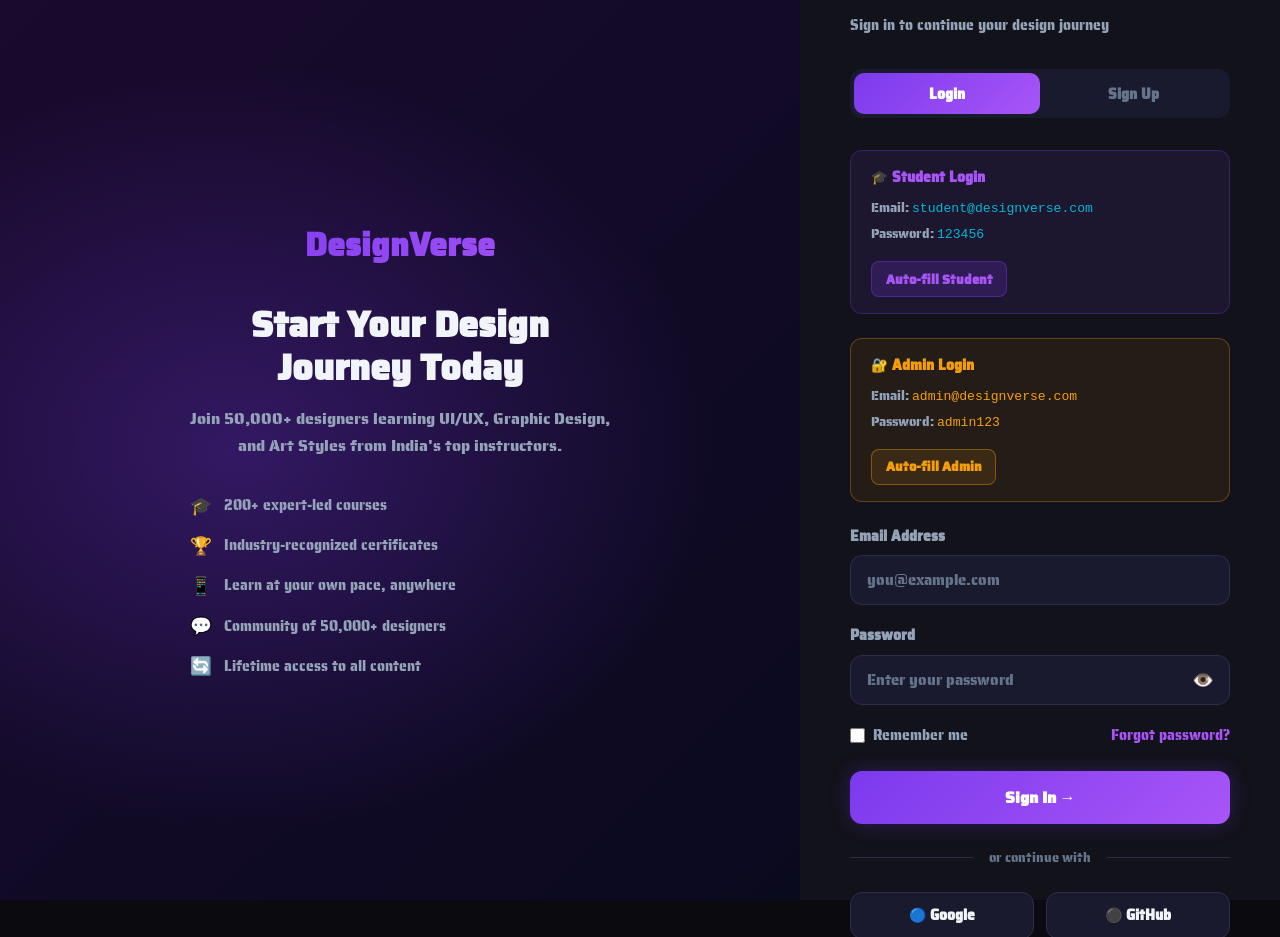
==== admin.html @ 6aa051a6 "Add Saira Stencil One font, starry night background animation, and button animations" ====
﻿<!DOCTYPE html>
<html lang="en">
<head>
  <meta charset="UTF-8"/>
  <meta name="viewport" content="width=device-width,initial-scale=1.0"/>
  <title>Admin Panel - DesignVerse</title>
  <link rel="stylesheet" href="css/main.css"/>
  <style>
    body{padding-top:70px}
    .admin-topbar{position:fixed;top:0;left:0;right:0;height:70px;background:rgba(10,10,15,.97);border-bottom:1px solid var(--border);display:flex;align-items:center;justify-content:space-between;padding:0 2rem;z-index:1000}
    .admin-topbar-logo{font-size:1.25rem;font-weight:800;background:var(--gradient-primary);-webkit-background-clip:text;-webkit-text-fill-color:transparent}
    .admin-topbar-right{display:flex;align-items:center;gap:1rem}
    .admin-role-badge{background:rgba(239,68,68,.12);color:#ef4444;border:1px solid rgba(239,68,68,.25);padding:.3rem .85rem;border-radius:100px;font-size:.75rem;font-weight:700}
    .admin-logout-btn{padding:.45rem 1rem;background:transparent;border:1px solid var(--border);border-radius:var(--radius-sm);color:var(--text-secondary);font-size:.82rem;cursor:pointer;transition:var(--transition)}
    .admin-logout-btn:hover{border-color:#ef4444;color:#ef4444}
    .admin-layout{display:grid;grid-template-columns:220px 1fr;min-height:calc(100vh - 70px)}
    .admin-sidebar{background:#0d0d18;border-right:1px solid var(--border);padding:1.25rem .75rem;position:sticky;top:70px;height:calc(100vh - 70px);overflow-y:auto}
    .admin-logo{font-size:.68rem;font-weight:700;text-transform:uppercase;letter-spacing:.1em;color:var(--text-muted);padding:.4rem .75rem;margin-bottom:.25rem;margin-top:.75rem}
    .admin-logo:first-child{margin-top:0}
    .admin-nav a{display:flex;align-items:center;gap:.6rem;padding:.6rem .75rem;border-radius:var(--radius-sm);font-size:.82rem;font-weight:500;color:var(--text-secondary);cursor:pointer;transition:var(--transition);margin-bottom:.1rem;text-decoration:none}
    .admin-nav a:hover,.admin-nav a.active{background:rgba(124,58,237,.15);color:var(--text-primary)}
    .nav-sep{height:1px;background:var(--border);margin:.5rem 0}
    .admin-main{padding:2rem;overflow-y:auto}
    .admin-section{display:none}.admin-section.active{display:block}
    .admin-header{display:flex;align-items:center;justify-content:space-between;margin-bottom:1.75rem;flex-wrap:wrap;gap:1rem}
    .admin-title{font-size:1.4rem;font-weight:800}
    .admin-badge{background:rgba(239,68,68,.12);color:#ef4444;border:1px solid rgba(239,68,68,.25);padding:.2rem .65rem;border-radius:100px;font-size:.72rem;font-weight:700}
    .kpi-grid{display:grid;grid-template-columns:repeat(4,1fr);gap:1rem;margin-bottom:1.75rem}
    .kpi{background:var(--bg-card);border:1px solid var(--border);border-radius:var(--radius-lg);padding:1.25rem}
    .kpi-val{font-size:1.6rem;font-weight:800;color:var(--accent-secondary)}
    .kpi-label{font-size:.75rem;color:var(--text-muted);margin-top:.2rem}
    .kpi-change{font-size:.7rem;color:#10b981;margin-top:.2rem}
    .tw{background:var(--bg-card);border:1px solid var(--border);border-radius:var(--radius-xl);overflow:hidden;margin-bottom:1.5rem}
    .tw-header{padding:.9rem 1.25rem;border-bottom:1px solid var(--border);display:flex;align-items:center;justify-content:space-between;gap:1rem;flex-wrap:wrap}
    .tw-title{font-weight:700;font-size:.9rem}
    .tw-search{padding:.4rem .85rem;background:var(--bg-secondary);border:1px solid var(--border);border-radius:var(--radius-sm);color:var(--text-primary);font-size:.8rem;width:190px}
    .tw-search:focus{outline:none;border-color:var(--accent-primary)}
    .at{width:100%;border-collapse:collapse}
    .at th{padding:.7rem 1rem;text-align:left;font-size:.7rem;font-weight:700;color:var(--text-muted);text-transform:uppercase;letter-spacing:.05em;border-bottom:1px solid var(--border);background:var(--bg-secondary)}
    .at td{padding:.8rem 1rem;font-size:.8rem;color:var(--text-secondary);border-bottom:1px solid var(--border)}
    .at tr:last-child td{border-bottom:none}
    .at tr:hover td{background:rgba(124,58,237,.04)}
    .sb{padding:.18rem .55rem;border-radius:100px;font-size:.67rem;font-weight:700}
    .sb-ok{background:rgba(16,185,129,.15);color:#10b981}
    .sb-warn{background:rgba(245,158,11,.15);color:var(--accent-gold)}
    .sb-err{background:rgba(239,68,68,.15);color:#ef4444}
    .sb-pro{background:rgba(124,58,237,.15);color:var(--accent-secondary)}
    .sb-cyan{background:rgba(6,182,212,.15);color:var(--accent-cyan)}
    .sb-muted{background:rgba(100,116,139,.15);color:var(--text-muted)}
    .uav{width:28px;height:28px;border-radius:50%;background:var(--gradient-primary);display:inline-flex;align-items:center;justify-content:center;font-size:.68rem;font-weight:700;margin-right:.4rem;vertical-align:middle}
    .inflow{color:#10b981;font-weight:600}
    .outflow{color:#ef4444;font-weight:600}
    .net{color:#10b981;font-weight:800}
    .prog-bar{height:6px;background:var(--border);border-radius:3px;overflow:hidden;width:100px;display:inline-block;vertical-align:middle;margin-left:.5rem}
    .prog-fill{height:100%;background:var(--gradient-primary);border-radius:3px}
    .fj-wrap{position:relative;padding:.5rem 0}
    .fj-line{position:absolute;left:22px;top:0;bottom:0;width:2px;background:var(--border)}
    .fj-item{display:flex;gap:.9rem;margin-bottom:1rem;position:relative}
    .fj-dot{width:44px;height:44px;border-radius:50%;display:flex;align-items:center;justify-content:center;font-size:1rem;flex-shrink:0;z-index:1;border:2px solid var(--accent-primary);background:rgba(124,58,237,.12)}
    .fj-dot.done{border-color:#10b981;background:rgba(16,185,129,.12)}
    .fj-body{flex:1;background:var(--bg-card);border:1px solid var(--border);border-radius:var(--radius-md);padding:.75rem 1rem}
    .fj-title{font-weight:700;font-size:.85rem;margin-bottom:.15rem}
    .fj-date{font-size:.7rem;color:var(--text-muted);margin-bottom:.3rem}
    .fj-desc{font-size:.8rem;color:var(--text-secondary);line-height:1.5}
    .modal-overlay{display:none;position:fixed;inset:0;background:rgba(0,0,0,.75);z-index:2000;align-items:center;justify-content:center}
    .modal-overlay.open{display:flex}
    .modal{background:var(--bg-secondary);border:1px solid var(--border);border-radius:var(--radius-xl);padding:1.75rem;max-width:560px;width:90%;max-height:80vh;overflow-y:auto}
    .modal-hdr{display:flex;align-items:center;justify-content:space-between;margin-bottom:1.25rem}
    .modal-close{background:transparent;border:none;color:var(--text-muted);font-size:1.4rem;cursor:pointer;line-height:1}
    @media(max-width:1024px){.kpi-grid{grid-template-columns:repeat(2,1fr)}}
    @media(max-width:768px){.admin-layout{grid-template-columns:1fr}.admin-sidebar{display:none}.admin-main{padding:1.25rem}}
  </style>
</head>
<body>

<!-- Admin-only topbar — no public navbar -->
<div class="admin-topbar">
  <div class="admin-topbar-logo">DesignVerse Admin</div>
  <div class="admin-topbar-right">
    <span class="admin-role-badge">&#128272; Admin Panel</span>
    <span id="admin-name-badge" style="font-size:.82rem;color:var(--text-secondary)"></span>
    <button class="admin-logout-btn" onclick="Auth.logout()">&#128682; Logout</button>
  </div>
</div>

<div class="admin-layout">
  <aside class="admin-sidebar">
    <div class="admin-logo">Overview</div>
    <nav class="admin-nav">
      <a class="active" onclick="showSec('overview',this)">&#128202; Dashboard</a>
      <a onclick="showSec('enrollments',this)">&#127891; Course Enrollments</a>
      <a onclick="showSec('users',this)">&#128101; All Students</a>
      <div class="nav-sep"></div>
      <div class="admin-logo">CRM</div>
      <a onclick="showSec('complaints',this)">&#128226; Complaints</a>
      <a onclick="showSec('feedback',this)">&#128172; Feedback Journeys</a>
      <a onclick="showSec('referrals',this)">&#127381; Referral History</a>
      <a onclick="showSec('reviews',this)">&#11088; Reviews</a>
      <div class="nav-sep"></div>
      <div class="admin-logo">Revenue</div>
      <a onclick="showSec('revenue',this)">&#128176; Revenue Streams</a>
      <a onclick="showSec('cashflow',this)">&#128200; Cash Flow</a>
      <a onclick="showSec('partners',this)">&#129309; Partnerships</a>
      <div class="nav-sep"></div>
      <div class="admin-logo">Strategy</div>
      <a onclick="showSec('marketing',this)">&#128227; Marketing</a>
      <a onclick="showSec('security',this)">&#128274; Security</a>
    </nav>
  </aside>

  <main class="admin-main">
    <!-- OVERVIEW -->
    <div class="admin-section active" id="sec-overview">
      <div class="admin-header"><div class="admin-title">&#128202; Admin Dashboard</div><span class="admin-badge">&#128272; Admin Only</span></div>
      <div class="kpi-grid">
        <div class="kpi"><div class="kpi-val">50,241</div><div class="kpi-label">Total Students</div><div class="kpi-change">&#8593; 1,240 this month</div></div>
        <div class="kpi"><div class="kpi-val">8,432</div><div class="kpi-label">Pro Subscribers</div><div class="kpi-change">&#8593; 340 this month</div></div>
        <div class="kpi"><div class="kpi-val">1,24,800</div><div class="kpi-label">Total Enrollments</div><div class="kpi-change">&#8593; 3,200 this month</div></div>
        <div class="kpi"><div class="kpi-val">85%</div><div class="kpi-label">Avg Completion Rate</div><div class="kpi-change">&#8593; from 61% last year</div></div>
        <div class="kpi"><div class="kpi-val">4.8&#9733;</div><div class="kpi-label">Avg Course Rating</div><div class="kpi-change">&#8593; 0.2 this quarter</div></div>
        <div class="kpi"><div class="kpi-val">1,240</div><div class="kpi-label">Feedback Submitted</div><div class="kpi-change">18 features shipped</div></div>
        <div class="kpi"><div class="kpi-val">98.2%</div><div class="kpi-label">Complaint Resolution</div><div class="kpi-change">Avg 18h</div></div>
        <div class="kpi"><div class="kpi-val">&#8377;84.3L</div><div class="kpi-label">Monthly Revenue</div><div class="kpi-change">&#8593; 12% MoM</div></div>
      </div>
      <div style="display:grid;grid-template-columns:1fr 1fr;gap:1.25rem">
        <div style="background:var(--bg-card);border:1px solid var(--border);border-radius:var(--radius-xl);padding:1.5rem">
          <h3 style="font-size:.9rem;font-weight:700;margin-bottom:1rem">&#127891; Top Enrolled Courses</h3>
          <div id="top-courses-list"></div>
        </div>
        <div style="background:var(--bg-card);border:1px solid var(--border);border-radius:var(--radius-xl);padding:1.5rem">
          <h3 style="font-size:.9rem;font-weight:700;margin-bottom:1rem">&#128172; Recent Student Feedback</h3>
          <div id="recent-feedback-list"></div>
        </div>
      </div>
    </div>

    <!-- COURSE ENROLLMENTS -->
    <div class="admin-section" id="sec-enrollments">
      <div class="admin-header"><div class="admin-title">&#127891; Course Enrollments</div><span class="admin-badge">&#128272; Admin Only</span></div>
      <div class="kpi-grid">
        <div class="kpi"><div class="kpi-val">1,24,800</div><div class="kpi-label">Total Enrollments</div></div>
        <div class="kpi"><div class="kpi-val">85%</div><div class="kpi-label">Avg Completion</div></div>
        <div class="kpi"><div class="kpi-val">22,100</div><div class="kpi-label">Certificates Issued</div></div>
        <div class="kpi"><div class="kpi-val">4.8&#9733;</div><div class="kpi-label">Avg Rating</div></div>
      </div>
      <div class="tw" style="margin-bottom:1.5rem">
        <div class="tw-header"><span class="tw-title">Enrollment by Course</span></div>
        <table class="at"><thead><tr><th>Course</th><th>Instructor</th><th>Enrolled</th><th>Completion</th><th>Avg Rating</th><th>Certificates</th><th>Revenue</th></tr></thead>
        <tbody id="course-enroll-tbody"></tbody></table>
      </div>
      <div class="tw">
        <div class="tw-header"><span class="tw-title">Student Enrollment Details</span><input class="tw-search" type="text" placeholder="Search student..." oninput="filterTbl('se-tbody',this.value,[0,1,2])"/></div>
        <table class="at"><thead><tr><th>Student</th><th>Email</th><th>Course</th><th>Enrolled On</th><th>Progress</th><th>Status</th><th>Feedback</th></tr></thead>
        <tbody id="se-tbody"></tbody></table>
      </div>
    </div>

    <!-- ALL STUDENTS -->
    <div class="admin-section" id="sec-users">
      <div class="admin-header"><div class="admin-title">&#128101; All Students</div><span class="admin-badge">&#128272; Admin Only</span></div>
      <div class="kpi-grid">
        <div class="kpi"><div class="kpi-val">50,241</div><div class="kpi-label">Total Students</div></div>
        <div class="kpi"><div class="kpi-val">8,432</div><div class="kpi-label">Pro</div></div>
        <div class="kpi"><div class="kpi-val">312</div><div class="kpi-label">Team</div></div>
        <div class="kpi"><div class="kpi-val">41,497</div><div class="kpi-label">Free</div></div>
      </div>
      <div class="tw">
        <div class="tw-header"><span class="tw-title">Student List</span><input class="tw-search" type="text" placeholder="Search..." oninput="filterTbl('u-tbody',this.value,[0,1])"/></div>
        <table class="at"><thead><tr><th>Student</th><th>Email</th><th>Plan</th><th>Courses</th><th>Last Active</th><th>Revenue</th><th>Status</th></tr></thead><tbody id="u-tbody"></tbody></table>
      </div>
    </div>

    <!-- COMPLAINTS -->
    <div class="admin-section" id="sec-complaints">
      <div class="admin-header"><div class="admin-title">&#128226; Complaints & Feedback Analysis</div><span class="admin-badge">&#128272; Admin Only</span></div>
      
      <!-- Analysis Overview -->
      <div class="kpi-grid">
        <div class="kpi"><div class="kpi-val" style="color:#10b981">120</div><div class="kpi-label">Positive Feedback</div><div class="kpi-change">48% of total</div></div>
        <div class="kpi"><div class="kpi-val" style="color:#ef4444">80</div><div class="kpi-label">Negative Feedback</div><div class="kpi-change">32% of total</div></div>
        <div class="kpi"><div class="kpi-val" style="color:#f59e0b">45</div><div class="kpi-label">Complaints</div><div class="kpi-change">18% of total</div></div>
        <div class="kpi"><div class="kpi-val">5</div><div class="kpi-label">Neutral</div><div class="kpi-change">2% of total</div></div>
      </div>
      <!-- Category Breakdown -->
      <div style="display:grid;grid-template-columns:repeat(auto-fit,minmax(300px,1fr));gap:1.25rem;margin-bottom:1.75rem">
        <div class="tw">
          <div class="tw-header"><span class="tw-title">Sentiment by Category</span></div>
          <table class="at">
            <thead><tr><th>Category</th><th>Positive</th><th>Negative</th><th>Complaints</th><th>Total</th></tr></thead>
            <tbody id="category-analysis-tbody"></tbody>
          </table>
        </div>
        <div class="tw">
          <div class="tw-header"><span class="tw-title">Top Issues</span></div>
          <div id="top-issues-list"></div>
        </div>
      </div>

      <!-- All Feedback & Complaints -->
      <div class="tw">
        <div class="tw-header"><span class="tw-title">All Feedback & Complaints (250+ items)</span><input class="tw-search" type="text" placeholder="Search..." oninput="filterFeedback(this.value)"/></div>
        <table class="at">
          <thead><tr><th>ID</th><th>User</th><th>Text</th><th>Type</th><th>Category</th><th>Date</th><th>Keywords</th></tr></thead>
          <tbody id="feedback-tbody"></tbody>
        </table>
      </div>
    </div>

    <!-- FEEDBACK JOURNEYS -->
    <div class="admin-section" id="sec-feedback">
      <div class="admin-header"><div class="admin-title">&#128172; Student Feedback Journeys</div><span class="admin-badge">&#128272; Admin Only</span></div>
      <div class="kpi-grid">
        <div class="kpi"><div class="kpi-val">1,240</div><div class="kpi-label">Total Feedback</div></div>
        <div class="kpi"><div class="kpi-val">18</div><div class="kpi-label">Features Shipped</div></div>
        <div class="kpi"><div class="kpi-val">847</div><div class="kpi-label">Votes on Top Issue</div></div>
        <div class="kpi"><div class="kpi-val">94%</div><div class="kpi-label">Satisfaction</div></div>
      </div>
      <div id="fb-list"></div>
    </div>

    <!-- REFERRALS -->
    <div class="admin-section" id="sec-referrals">
      <div class="admin-header"><div class="admin-title">&#127381; Referral History</div><span class="admin-badge">&#128272; Admin Only</span></div>
      <div class="kpi-grid">
        <div class="kpi"><div class="kpi-val">3,412</div><div class="kpi-label">Total Referrals</div></div>
        <div class="kpi"><div class="kpi-val">2,559</div><div class="kpi-label">Converted</div></div>
        <div class="kpi"><div class="kpi-val">&#8377;6.8L</div><div class="kpi-label">Rewards Paid</div></div>
        <div class="kpi"><div class="kpi-val">75%</div><div class="kpi-label">Conversion Rate</div></div>
      </div>
      <div class="tw">
        <div class="tw-header"><span class="tw-title">All Referral Transactions</span><input class="tw-search" type="text" placeholder="Search..." oninput="filterTbl('r-tbody',this.value,[0,1,2])"/></div>
        <table class="at"><thead><tr><th>Referrer</th><th>Ref Code</th><th>Referred Student</th><th>Plan</th><th>Date</th><th>Reward</th><th>Status</th></tr></thead><tbody id="r-tbody"></tbody></table>
      </div>
    </div>

    <!-- REVIEWS -->
    <div class="admin-section" id="sec-reviews">
      <div class="admin-header"><div class="admin-title">&#11088; Student Reviews</div><span class="admin-badge">&#128272; Admin Only</span></div>
      <div class="tw">
        <div class="tw-header"><span class="tw-title">All Reviews</span><input class="tw-search" type="text" placeholder="Search..." oninput="filterTbl('rv-tbody',this.value,[0,1])"/></div>
        <table class="at"><thead><tr><th>Student</th><th>Course</th><th>Rating</th><th>Review</th><th>Date</th><th>Status</th></tr></thead><tbody id="rv-tbody"></tbody></table>
      </div>
    </div>

    <!-- REVENUE -->
    <div class="admin-section" id="sec-revenue">
      <div class="admin-header"><div class="admin-title">&#128176; Revenue Streams</div><span class="admin-badge">&#128272; Admin Only</span></div>
      <div class="kpi-grid">
        <div class="kpi"><div class="kpi-val">&#8377;2.4Cr</div><div class="kpi-label">Annual Revenue</div><div class="kpi-change">&#8593; 68% YoY</div></div>
        <div class="kpi"><div class="kpi-val">&#8377;84.3L</div><div class="kpi-label">Monthly Revenue</div><div class="kpi-change">&#8593; 12% MoM</div></div>
        <div class="kpi"><div class="kpi-val">68%</div><div class="kpi-label">Gross Margin</div></div>
        <div class="kpi"><div class="kpi-val">&#8377;340</div><div class="kpi-label">Avg Revenue/User</div></div>
      </div>
      <div class="tw">
        <div class="tw-header"><span class="tw-title">Revenue by Stream</span></div>
        <table class="at"><thead><tr><th>Stream</th><th>Monthly</th><th>% of Total</th><th>Type</th><th>Trend</th></tr></thead>
        <tbody>
          <tr><td>&#128203; Subscriptions</td><td class="inflow">&#8377;52,40,000</td><td>62%</td><td>Recurring</td><td style="color:#10b981">&#8593; 14%</td></tr>
          <tr><td>&#128227; Advertising</td><td class="inflow">&#8377;12,60,000</td><td>15%</td><td>Variable</td><td style="color:#10b981">&#8593; 8%</td></tr>
          <tr><td>&#128176; Transaction Fees</td><td class="inflow">&#8377;10,10,000</td><td>12%</td><td>Variable</td><td style="color:#10b981">&#8593; 11%</td></tr>
          <tr><td>&#129309; Partnerships</td><td class="inflow">&#8377;5,90,000</td><td>7%</td><td>Recurring</td><td style="color:#10b981">&#8593; 22%</td></tr>
          <tr><td>&#128722; Resource Sales</td><td class="inflow">&#8377;2,50,000</td><td>3%</td><td>Variable</td><td style="color:#10b981">&#8593; 5%</td></tr>
          <tr><td><strong>Total</strong></td><td class="net">&#8377;84,30,000</td><td>100%</td><td></td><td style="color:#10b981">&#8593; 12%</td></tr>
        </tbody></table>
      </div>
    </div>

    <!-- CASH FLOW -->
    <div class="admin-section" id="sec-cashflow">
      <div class="admin-header"><div class="admin-title">&#128200; Cash Flow</div><span class="admin-badge">&#128272; Admin Only</span></div>
      <div class="tw">
        <div class="tw-header"><span class="tw-title">January 2025 &mdash; Monthly P&amp;L</span></div>
        <table class="at"><thead><tr><th>Category</th><th>Item</th><th>Amount</th><th>Type</th></tr></thead>
        <tbody>
          <tr><td>Inflow</td><td>Subscription Revenue</td><td class="inflow">+&#8377;52,40,000</td><td>Recurring</td></tr>
          <tr><td>Inflow</td><td>Advertising Revenue</td><td class="inflow">+&#8377;12,60,000</td><td>Variable</td></tr>
          <tr><td>Inflow</td><td>Transaction Fees</td><td class="inflow">+&#8377;10,10,000</td><td>Variable</td></tr>
          <tr><td>Inflow</td><td>Partnerships</td><td class="inflow">+&#8377;5,90,000</td><td>Recurring</td></tr>
          <tr><td>Inflow</td><td>Resource Sales</td><td class="inflow">+&#8377;3,30,000</td><td>Variable</td></tr>
          <tr><td>Outflow</td><td>Instructor Payouts</td><td class="outflow">-&#8377;9,29,200</td><td>Variable</td></tr>
          <tr><td>Outflow</td><td>Infrastructure</td><td class="outflow">-&#8377;4,20,000</td><td>Fixed</td></tr>
          <tr><td>Outflow</td><td>Team Salaries</td><td class="outflow">-&#8377;18,50,000</td><td>Fixed</td></tr>
          <tr><td>Outflow</td><td>Marketing &amp; Ads</td><td class="outflow">-&#8377;8,40,000</td><td>Variable</td></tr>
          <tr><td>Outflow</td><td>Payment Gateway</td><td class="outflow">-&#8377;1,68,000</td><td>Variable</td></tr>
          <tr><td>Outflow</td><td>Customer Support</td><td class="outflow">-&#8377;2,10,000</td><td>Fixed</td></tr>
          <tr><td colspan="2"><strong>Net Cash Flow</strong></td><td class="net">+&#8377;40,12,800</td><td><strong>Profit</strong></td></tr>
        </tbody></table>
      </div>
    </div>

    <!-- PARTNERSHIPS -->
    <div class="admin-section" id="sec-partners">
      <div class="admin-header"><div class="admin-title">&#129309; Partnerships</div><span class="admin-badge">&#128272; Admin Only</span></div>
      <div class="tw">
        <div class="tw-header"><span class="tw-title">Active Partners</span></div>
        <table class="at"><thead><tr><th>Partner</th><th>Type</th><th>Monthly Revenue</th><th>Contract End</th><th>Status</th></tr></thead>
        <tbody>
          <tr><td>&#128396; Figma</td><td>Technology</td><td class="inflow">&#8377;2,10,000</td><td>Dec 2025</td><td><span class="sb sb-ok">Active</span></td></tr>
          <tr><td>&#127775; Adobe</td><td>Technology</td><td class="inflow">&#8377;1,80,000</td><td>Jun 2025</td><td><span class="sb sb-ok">Active</span></td></tr>
          <tr><td>&#127775; Canva</td><td>Content</td><td class="inflow">&#8377;1,20,000</td><td>Mar 2026</td><td><span class="sb sb-ok">Active</span></td></tr>
          <tr><td>&#127979; NASSCOM</td><td>Certification</td><td class="inflow">&#8377;50,000</td><td>Dec 2025</td><td><span class="sb sb-ok">Active</span></td></tr>
          <tr><td>&#128188; LinkedIn Learning</td><td>Distribution</td><td class="inflow">&#8377;30,000</td><td>Pilot</td><td><span class="sb sb-warn">Pilot</span></td></tr>
        </tbody></table>
      </div>
    </div>

    <!-- MARKETING -->
    <div class="admin-section" id="sec-marketing">
      <div class="admin-header"><div class="admin-title">&#128227; Marketing Strategy</div><span class="admin-badge">&#128272; Admin Only</span></div>
      <div class="kpi-grid">
        <div class="kpi"><div class="kpi-val">&#8377;340</div><div class="kpi-label">CAC</div><div class="kpi-change">&#8595; 18% this year</div></div>
        <div class="kpi"><div class="kpi-val">&#8377;17,200</div><div class="kpi-label">LTV</div><div class="kpi-change">LTV:CAC = 50:1</div></div>
        <div class="kpi"><div class="kpi-val">2.5M</div><div class="kpi-label">Monthly Impressions</div></div>
        <div class="kpi"><div class="kpi-val">3.2%</div><div class="kpi-label">Conversion Rate</div></div>
      </div>
      <div class="tw" style="margin-bottom:1.25rem">
        <div class="tw-header"><span class="tw-title">Channel Performance</span></div>
        <table class="at"><thead><tr><th>Channel</th><th>Type</th><th>CAC</th><th>ROAS</th><th>% Acquisition</th></tr></thead>
        <tbody>
          <tr><td>&#128269; SEO / Organic</td><td>Inbound</td><td class="inflow">&#8377;0</td><td>&#8734;</td><td>45%</td></tr>
          <tr><td>&#128101; Referral Program</td><td>Viral</td><td class="inflow">&#8377;200</td><td>8.6x</td><td>28%</td></tr>
          <tr><td>&#128269; Google Ads</td><td>Paid</td><td>&#8377;280</td><td>5.2x</td><td>15%</td></tr>
          <tr><td>&#128247; Meta Ads</td><td>Paid</td><td>&#8377;390</td><td>4.1x</td><td>8%</td></tr>
          <tr><td>&#128188; LinkedIn Ads</td><td>Paid</td><td>&#8377;520</td><td>3.8x</td><td>4%</td></tr>
        </tbody></table>
      </div>
      <div class="tw">
        <div class="tw-header"><span class="tw-title">Active Campaigns</span></div>
        <table class="at"><thead><tr><th>Campaign</th><th>Channel</th><th>Budget/mo</th><th>ROAS</th><th>Status</th></tr></thead>
        <tbody>
          <tr><td>Design Your Future</td><td>Google Search</td><td>&#8377;3,20,000</td><td>5.2x</td><td><span class="sb sb-ok">Live</span></td></tr>
          <tr><td>Before &amp; After Reels</td><td>Instagram</td><td>&#8377;2,80,000</td><td>4.1x</td><td><span class="sb sb-ok">Live</span></td></tr>
          <tr><td>Free Figma Masterclass</td><td>Lead Gen</td><td>&#8377;1,20,000</td><td>6.7x</td><td><span class="sb sb-ok">Live</span></td></tr>
          <tr><td>Design Week India 2025</td><td>Sponsorship</td><td>&#8377;8,00,000</td><td>TBD</td><td><span class="sb sb-warn">Planned</span></td></tr>
        </tbody></table>
      </div>
    </div>

    <!-- SECURITY -->
    <div class="admin-section" id="sec-security">
      <div class="admin-header"><div class="admin-title">&#128274; Security &amp; Compliance</div><span class="admin-badge">&#128272; Admin Only</span></div>
      <div class="kpi-grid">
        <div class="kpi"><div class="kpi-val" style="color:#10b981">0</div><div class="kpi-label">Active Incidents</div></div>
        <div class="kpi"><div class="kpi-val" style="color:#10b981">100%</div><div class="kpi-label">Uptime (30d)</div></div>
        <div class="kpi"><div class="kpi-val">Jan 2025</div><div class="kpi-label">Last Audit</div></div>
        <div class="kpi"><div class="kpi-val" style="color:#10b981">7/7</div><div class="kpi-label">Compliance Checks</div></div>
      </div>
      <div class="tw" style="margin-bottom:1.25rem">
        <div class="tw-header"><span class="tw-title">Encryption Audit</span></div>
        <table class="at"><thead><tr><th>Component</th><th>Protocol</th><th>Key Length</th><th>Last Rotated</th><th>Status</th></tr></thead>
        <tbody>
          <tr><td>HTTPS/TLS</td><td>TLS 1.3</td><td>256-bit</td><td>Jan 2025</td><td><span class="sb sb-ok">&#9989; Secure</span></td></tr>
          <tr><td>Database at Rest</td><td>AES-256-GCM</td><td>256-bit</td><td>Dec 2024</td><td><span class="sb sb-ok">&#9989; Secure</span></td></tr>
          <tr><td>Passwords</td><td>bcrypt (cost 12)</td><td>N/A</td><td>N/A</td><td><span class="sb sb-ok">&#9989; Secure</span></td></tr>
          <tr><td>JWT Sessions</td><td>HMAC-SHA256</td><td>15min expiry</td><td>Rolling</td><td><span class="sb sb-ok">&#9989; Secure</span></td></tr>
          <tr><td>Payments</td><td>Razorpay PCI-DSS</td><td>Tokenised</td><td>N/A</td><td><span class="sb sb-ok">&#9989; Secure</span></td></tr>
        </tbody></table>
      </div>
      <div class="tw">
        <div class="tw-header"><span class="tw-title">Compliance Checklist</span></div>
        <table class="at"><thead><tr><th>Requirement</th><th>Standard</th><th>Status</th><th>Last Audit</th></tr></thead>
        <tbody>
          <tr><td>Encryption at rest</td><td>ISO 27001</td><td><span class="sb sb-ok">&#9989; Compliant</span></td><td>Jan 2025</td></tr>
          <tr><td>Payment data isolation</td><td>PCI DSS L1</td><td><span class="sb sb-ok">&#9989; Compliant</span></td><td>Dec 2024</td></tr>
          <tr><td>Right to erasure</td><td>GDPR Art.17</td><td><span class="sb sb-ok">&#9989; Compliant</span></td><td>Feb 2025</td></tr>
          <tr><td>Breach notification 72h</td><td>GDPR Art.33</td><td><span class="sb sb-ok">&#9989; Compliant</span></td><td>Feb 2025</td></tr>
          <tr><td>Sensitive data protection</td><td>IT Act 2000</td><td><span class="sb sb-ok">&#9989; Compliant</span></td><td>Jan 2025</td></tr>
        </tbody></table>
      </div>
    </div>

  </main>
</div>

<!-- Complaint Modal -->
<div class="modal-overlay" id="c-modal">
  <div class="modal">
    <div class="modal-hdr"><h3 id="m-title" style="font-size:1rem;font-weight:700">Complaint Detail</h3><button class="modal-close" onclick="document.getElementById('c-modal').classList.remove('open')">&#10005;</button></div>
    <div id="m-body"></div>
  </div>
</div>

<script src="js/main.js"></script>
<script>
document.addEventListener('DOMContentLoaded', function() {
  if (!Auth.isLoggedIn() || !Auth.isAdmin()) {
    window.location.href = Auth.isLoggedIn() ? 'dashboard.html' : 'auth.html';
    return;
  }
  var user = Auth.getUser();
  if (user) document.getElementById('admin-name-badge').textContent = user.name || 'Admin';

  window.showSec = function(id, el) {
    document.querySelectorAll('.admin-section').forEach(function(s){s.classList.remove('active');});
    document.querySelectorAll('.admin-nav a').forEach(function(a){a.classList.remove('active');});
    var sec = document.getElementById('sec-'+id);
    if (sec) sec.classList.add('active');
    if (el) el.classList.add('active');
  };

  window.filterTbl = function(tbodyId, q, cols) {
    var rows = document.getElementById(tbodyId).querySelectorAll('tr');
    rows.forEach(function(r){
      var text = cols.map(function(c){return r.cells[c]?r.cells[c].textContent.toLowerCase():'';}).join(' ');
      r.style.display = text.includes(q.toLowerCase()) ? '' : 'none';
    });
  };

  // COURSE ENROLLMENT DATA
  var COURSE_STATS = [
    {emoji:'&#127912;',title:'UI/UX Design Fundamentals',instructor:'Priya Sharma',enrolled:12400,completion:78,rating:4.9,certs:9672,revenue:'&#8377;1.24Cr'},
    {emoji:'&#127752;',title:'Color Theory Masterclass',instructor:'Vikram Joshi',enrolled:22100,completion:91,rating:4.9,certs:20111,revenue:'&#8377;1.1Cr'},
    {emoji:'&#128444;',title:'Graphic Design Bootcamp',instructor:'Sneha Patel',enrolled:15200,completion:72,rating:4.7,certs:10944,revenue:'&#8377;1.21Cr'},
    {emoji:'&#128311;',title:'Design Patterns & Systems',instructor:'Rahul Verma',enrolled:5100,completion:65,rating:4.9,certs:3315,revenue:'&#8377;1.02Cr'},
    {emoji:'&#9999;',title:'Advanced Figma Mastery',instructor:'Arjun Mehta',enrolled:8700,completion:69,rating:4.8,certs:6003,revenue:'&#8377;1.3Cr'},
    {emoji:'&#127917;',title:'Art Styles: Minimal to Brutalism',instructor:'Kavya Nair',enrolled:9800,completion:83,rating:4.6,certs:8134,revenue:'&#8377;68.6L'},
    {emoji:'&#128188;',title:'Brand Identity Design',instructor:'Dev Kapoor',enrolled:7300,completion:74,rating:4.8,certs:5402,revenue:'&#8377;94.9L'},
    {emoji:'&#10024;',title:'Motion Design & Micro-interactions',instructor:'Ananya Singh',enrolled:4600,completion:61,rating:4.7,certs:2806,revenue:'&#8377;82.7L'},
  ];

  document.getElementById('course-enroll-tbody').innerHTML = COURSE_STATS.map(function(c){
    var bar = '<div class="prog-bar"><div class="prog-fill" style="width:'+c.completion+'%"></div></div>';
    return '<tr><td>'+c.emoji+' '+c.title+'</td><td>'+c.instructor+'</td><td style="font-weight:600;color:var(--accent-secondary)">'+c.enrolled.toLocaleString()+'</td><td>'+bar+' '+c.completion+'%</td><td style="color:var(--accent-gold)">'+c.rating+'&#9733;</td><td>'+c.certs.toLocaleString()+'</td><td class="inflow">'+c.revenue+'</td></tr>';
  }).join('');

  // STUDENT ENROLLMENT DETAILS
  var STUDENT_ENROLLMENTS = [
    {i:'RK',n:'Riya Kapoor',e:'riya@example.com',course:'UI/UX Design Fundamentals',date:'Jan 5, 2025',progress:68,status:'active',feedback:'Great course!'},
    {i:'AS',n:'Aditya Sharma',e:'aditya@example.com',course:'Graphic Design Bootcamp',date:'Dec 20, 2024',progress:42,status:'active',feedback:'Very helpful'},
    {i:'MJ',n:'Meera Joshi',e:'meera@example.com',course:'Color Theory Masterclass',date:'Nov 15, 2024',progress:100,status:'completed',feedback:'Excellent!'},
    {i:'KP',n:'Karan Patel',e:'karan@example.com',course:'Design Patterns & Systems',date:'Oct 10, 2024',progress:85,status:'active',feedback:'In-depth content'},
    {i:'AN',n:'Ananya Singh',e:'ananya@example.com',course:'Advanced Figma Mastery',date:'Sep 5, 2024',progress:100,status:'completed',feedback:'Best Figma course'},
    {i:'VN',n:'Vikram Nair',e:'vikram@example.com',course:'UI/UX Design Fundamentals',date:'Aug 20, 2024',progress:15,status:'inactive',feedback:'No feedback yet'},
    {i:'PR',n:'Priya Reddy',e:'priya@example.com',course:'Brand Identity Design',date:'Jan 12, 2025',progress:55,status:'active',feedback:'Loving it so far'},
    {i:'DM',n:'Dev Mehta',e:'dev@example.com',course:'Motion Design & Micro-interactions',date:'Dec 1, 2024',progress:30,status:'active',feedback:'Complex but good'},
    {i:'SG',n:'Sneha Gupta',e:'sneha@example.com',course:'Color Theory Masterclass',date:'Nov 1, 2024',progress:100,status:'completed',feedback:'Certificate earned!'},
    {i:'RK2',n:'Rohit Kumar',e:'rohit@example.com',course:'Art Styles: Minimal to Brutalism',date:'Jan 8, 2025',progress:22,status:'active',feedback:'No feedback yet'},
  ];
  var stsc = {active:'sb-ok',completed:'sb-pro',inactive:'sb-muted'};
  document.getElementById('se-tbody').innerHTML = STUDENT_ENROLLMENTS.map(function(s){
    var bar = '<div class="prog-bar"><div class="prog-fill" style="width:'+s.progress+'%"></div></div>';
    return '<tr><td><span class="uav">'+s.i+'</span>'+s.n+'</td><td style="color:var(--text-muted)">'+s.e+'</td><td>'+s.course+'</td><td>'+s.date+'</td><td>'+bar+' '+s.progress+'%</td><td><span class="sb '+stsc[s.status]+'">'+s.status+'</span></td><td style="font-style:italic;color:var(--text-muted)">'+s.feedback+'</td></tr>';
  }).join('');

  // TOP COURSES for overview
  document.getElementById('top-courses-list').innerHTML = COURSE_STATS.slice(0,5).map(function(c){
    return '<div style="display:flex;align-items:center;justify-content:space-between;padding:.6rem 0;border-bottom:1px solid var(--border)">' +
      '<div style="font-size:.82rem;font-weight:600">'+c.emoji+' '+c.title+'</div>' +
      '<div style="font-size:.78rem;color:var(--accent-secondary);font-weight:700">'+c.enrolled.toLocaleString()+' enrolled</div>' +
      '</div>';
  }).join('');

  // RECENT FEEDBACK for overview
  var RECENT_FB = [
    {user:'Riya Kapoor',text:'Course player sync issue fixed — amazing!',date:'Jan 2025',status:'shipped'},
    {user:'Aditya Sharma',text:'Need dark mode for design library',date:'Nov 2024',status:'progress'},
    {user:'Meera Joshi',text:'Add quiz retake option after failing',date:'Oct 2024',status:'planned'},
  ];
  var fsc2 = {shipped:'sb-ok',progress:'sb-warn',planned:'sb-pro'};
  document.getElementById('recent-feedback-list').innerHTML = RECENT_FB.map(function(f){
    return '<div style="padding:.75rem 0;border-bottom:1px solid var(--border)">' +
      '<div style="display:flex;justify-content:space-between;margin-bottom:.25rem">' +
        '<span style="font-size:.82rem;font-weight:600">'+f.user+'</span>' +
        '<span class="sb '+fsc2[f.status]+'">'+f.status+'</span>' +
      '</div>' +
      '<div style="font-size:.78rem;color:var(--text-secondary)">'+f.text+'</div>' +
      '<div style="font-size:.7rem;color:var(--text-muted);margin-top:.2rem">'+f.date+'</div>' +
      '</div>';
  }).join('');

  // STUDENTS
  var USERS = [
    {i:'RK',n:'Riya Kapoor',e:'riya@example.com',p:'Pro',c:6,l:'2 hours ago',r:'&#8377;999',s:'active'},
    {i:'AS',n:'Aditya Sharma',e:'aditya@example.com',p:'Pro',c:4,l:'1 day ago',r:'&#8377;999',s:'active'},
    {i:'MJ',n:'Meera Joshi',e:'meera@example.com',p:'Free',c:2,l:'3 days ago',r:'&#8377;0',s:'trial'},
    {i:'KP',n:'Karan Patel',e:'karan@example.com',p:'Team',c:8,l:'5 hours ago',r:'&#8377;2,499',s:'active'},
    {i:'AN',n:'Ananya Singh',e:'ananya@example.com',p:'Pro',c:5,l:'2 days ago',r:'&#8377;999',s:'active'},
    {i:'VN',n:'Vikram Nair',e:'vikram@example.com',p:'Free',c:1,l:'1 week ago',r:'&#8377;0',s:'churned'},
    {i:'PR',n:'Priya Reddy',e:'priya@example.com',p:'Pro',c:7,l:'1 hour ago',r:'&#8377;999',s:'active'},
    {i:'RK2',n:'Rohit Kumar',e:'rohit@example.com',p:'Free',c:3,l:'4 days ago',r:'&#8377;0',s:'trial'},
    {i:'SG',n:'Sneha Gupta',e:'sneha@example.com',p:'Team',c:10,l:'30 min ago',r:'&#8377;2,499',s:'active'},
    {i:'DM',n:'Dev Mehta',e:'dev@example.com',p:'Pro',c:4,l:'6 hours ago',r:'&#8377;999',s:'active'},
  ];
  var pc={Pro:'sb-pro',Team:'sb-cyan',Free:'sb-muted'};
  var sc={active:'sb-ok',trial:'sb-warn',churned:'sb-err'};
  document.getElementById('u-tbody').innerHTML=USERS.map(function(u){
    return '<tr><td><span class="uav">'+u.i+'</span>'+u.n+'</td><td style="color:var(--text-muted)">'+u.e+'</td><td><span class="sb '+pc[u.p]+'">'+u.p+'</span></td><td>'+u.c+'</td><td>'+u.l+'</td><td style="color:var(--accent-secondary);font-weight:600">'+u.r+'</td><td><span class="sb '+sc[u.s]+'">'+u.s+'</span></td></tr>';
  }).join('');

  // Generate sample feedback data (250+ items)
  function generateSampleFeedback() {
    var users = ['Riya Kapoor', 'Aditya Sharma', 'Meera Joshi', 'Karan Patel', 'Ananya Singh', 'Vikram Nair', 'Priya Reddy', 'Rohit Kumar', 'Sneha Patel', 'Dev Kapoor', 'Kavya Nair', 'Rahul Verma', 'Arjun Mehta', 'Sneha Gupta', 'Priya Sharma'];
    var positiveTexts = [
      'This course is absolutely amazing! The instructor explains everything so clearly.',
      'Best design course I\'ve ever taken. Highly recommend!',
      'Excellent content and well-structured. Very helpful for beginners.',
      'Love the practical projects. Great learning experience!',
      'Fantastic instructor! Made complex topics easy to understand.',
      'Amazing platform! The design library is incredible.',
      'Wonderful course structure. Perfect for self-paced learning.',
      'Outstanding quality content. Worth every penny.',
      'Brilliant teaching methodology. Very engaging.',
      'Perfect course for career advancement.'
    ];
    var negativeTexts = [
      'Video quality is terrible. Cannot see the content clearly.',
      'Worst customer support experience. No response for days.',
      'Payment system is broken. Money deducted but no access.',
      'Course content is outdated. Very disappointed.',
      'Mobile app is terrible. Crashes constantly.',
      'Frustrating experience with certificate generation.',
      'Poor video quality and audio issues.',
      'Disappointing course quality. Not worth the price.',
      'Horrible user interface. Difficult to navigate.',
      'Awful customer service response time.'
    ];
    var complaintTexts = [
      'Complaint: Video not loading on mobile Safari browser.',
      'Issue with certificate not generating after course completion.',
      'Payment deducted but enrollment not confirmed. Need refund.',
      'Bug in quiz system - answers not saving properly.',
      'Problem with course recommendation algorithm.',
      'Error in subscription renewal. Please cancel my plan.',
      'Technical issue: Cannot access course materials.',
      'Failed payment processing. Money debited twice.',
      'Stuck in course progress. Cannot mark as complete.',
      'Unable to download course resources.'
    ];
    var categories = ['Course Quality', 'Technical', 'Payment', 'Certificate', 'Platform', 'Instructor', 'Support'];
    
    var data = [];
    var id = 1;
    var date = new Date();
    
    // Generate 120 positive
    for (var i = 0; i < 120; i++) {
      var text = positiveTexts[Math.floor(Math.random() * positiveTexts.length)];
      data.push({
        id: 'FB-2025-' + String(id++).padStart(4, '0'),
        user: users[Math.floor(Math.random() * users.length)],
        text: text,
        type: 'positive',
        date: new Date(date.getTime() - Math.random() * 365 * 24 * 60 * 60 * 1000).toLocaleDateString(),
        category: categories[Math.floor(Math.random() * categories.length)],
        keywords: extractKeywords(text, 'positive')
      });
    }
    
    // Generate 80 negative
    for (var i = 0; i < 80; i++) {
      var text = negativeTexts[Math.floor(Math.random() * negativeTexts.length)];
      data.push({
        id: 'FB-2025-' + String(id++).padStart(4, '0'),
        user: users[Math.floor(Math.random() * users.length)],
        text: text,
        type: 'negative',
        date: new Date(date.getTime() - Math.random() * 365 * 24 * 60 * 60 * 1000).toLocaleDateString(),
        category: categories[Math.floor(Math.random() * categories.length)],
        keywords: extractKeywords(text, 'negative')
      });
    }
    
    // Generate 45 complaints
    for (var i = 0; i < 45; i++) {
      var text = complaintTexts[Math.floor(Math.random() * complaintTexts.length)];
      data.push({
        id: 'CMP-2025-' + String(i + 1).padStart(4, '0'),
        user: users[Math.floor(Math.random() * users.length)],
        text: text,
        type: 'complaint',
        date: new Date(date.getTime() - Math.random() * 365 * 24 * 60 * 60 * 1000).toLocaleDateString(),
        category: categories[Math.floor(Math.random() * categories.length)],
        keywords: extractKeywords(text, 'complaint')
      });
    }
    
    // Generate 5 neutral
    for (var i = 0; i < 5; i++) {
      data.push({
        id: 'FB-2025-' + String(id++).padStart(4, '0'),
        user: users[Math.floor(Math.random() * users.length)],
        text: 'The course is okay, nothing special.',
        type: 'neutral',
        date: new Date(date.getTime() - Math.random() * 365 * 24 * 60 * 60 * 1000).toLocaleDateString(),
        category: categories[Math.floor(Math.random() * categories.length)],
        keywords: []
      });
    }
    
    return data;
  }
  
  function extractKeywords(text, type) {
    var keywords = [];
    var lowerText = text.toLowerCase();
    if (type === 'positive') {
      ['amazing', 'great', 'excellent', 'love', 'best', 'helpful', 'fantastic', 'wonderful', 'perfect', 'brilliant', 'outstanding'].forEach(function(word) {
        if (lowerText.includes(word)) keywords.push(word);
      });
    } else if (type === 'negative') {
      ['terrible', 'worst', 'disappointed', 'frustrating', 'slow', 'broken', 'horrible', 'awful', 'poor', 'disgusting', 'hate'].forEach(function(word) {
        if (lowerText.includes(word)) keywords.push(word);
      });
    } else if (type === 'complaint') {
      ['complaint', 'issue', 'problem', 'bug', 'error', 'refund', 'cancel', 'not working', 'failed', 'stuck', 'unable'].forEach(function(word) {
        if (lowerText.includes(word)) keywords.push(word);
      });
    }
    return keywords;
  }
  
  var COMPLAINTS_FEEDBACK = generateSampleFeedback();

  // Categorization function based on keywords
  function categorizeFeedback(text) {
    var lowerText = text.toLowerCase();
    var positiveKeywords = ['great', 'excellent', 'amazing', 'love', 'best', 'helpful', 'fantastic', 'awesome', 'wonderful', 'perfect', 'brilliant', 'outstanding'];
    var negativeKeywords = ['bad', 'terrible', 'worst', 'disappointed', 'frustrating', 'slow', 'broken', 'horrible', 'awful', 'poor', 'disgusting', 'hate'];
    var complaintKeywords = ['complaint', 'issue', 'problem', 'bug', 'error', 'refund', 'cancel', 'not working', 'failed', 'stuck', 'unable'];
    
    for (var word of positiveKeywords) {
      if (lowerText.includes(word)) return 'positive';
    }
    for (var word of negativeKeywords) {
      if (lowerText.includes(word)) return 'negative';
    }
    for (var word of complaintKeywords) {
      if (lowerText.includes(word)) return 'complaint';
    }
    return 'neutral';
  }

  // Analyze feedback data
  function analyzeFeedback() {
    var analysis = { positive: 0, negative: 0, complaint: 0, neutral: 0, categories: {} };
    COMPLAINTS_FEEDBACK.forEach(function(item) {
      var type = categorizeFeedback(item.text);
      analysis[type]++;
      if (!analysis.categories[item.category]) analysis.categories[item.category] = { positive: 0, negative: 0, complaint: 0, neutral: 0 };
      analysis.categories[item.category][type]++;
    });
    return analysis;
  }

  var analysis = analyzeFeedback();
  // Populate category analysis
  var catAnalysis = '';
  for (var cat in analysis.categories) {
    var c = analysis.categories[cat];
    var total = c.positive + c.negative + c.complaint + c.neutral;
    catAnalysis += '<tr><td>' + cat + '</td><td style="color:#10b981;font-weight:600">' + c.positive + '</td><td style="color:#ef4444;font-weight:600">' + c.negative + '</td><td style="color:#f59e0b;font-weight:600">' + c.complaint + '</td><td>' + total + '</td></tr>';
  }
  document.getElementById('category-analysis-tbody').innerHTML = catAnalysis;

  // Top issues
  var topIssues = [
    {issue:'Video loading issues',count:25,category:'Technical'},
    {issue:'Payment processing problems',count:18,category:'Payment'},
    {issue:'Certificate generation failures',count:15,category:'Certificate'},
    {issue:'Mobile app crashes',count:12,category:'Technical'},
    {issue:'Course recommendation errors',count:8,category:'Platform'}
  ];
  var issuesHtml = topIssues.map(function(issue){
    return '<div style="display:flex;justify-content:space-between;padding:.5rem 0;border-bottom:1px solid var(--border)">' +
      '<div><strong>' + issue.issue + '</strong><br><small style="color:var(--text-muted)">' + issue.category + '</small></div>' +
      '<div style="color:#ef4444;font-weight:600">' + issue.count + '</div>' +
      '</div>';
  }).join('');
  document.getElementById('top-issues-list').innerHTML = issuesHtml;

  // Populate feedback table (showing first 50 for performance)
  var feedbackHtml = COMPLAINTS_FEEDBACK.slice(0,50).map(function(item){
    var typeColor = item.type === 'positive' ? '#10b981' : item.type === 'negative' ? '#ef4444' : item.type === 'complaint' ? '#f59e0b' : '#6b7280';
    return '<tr><td style="font-family:monospace;font-size:.7rem">' + item.id + '</td><td>' + item.user + '</td><td style="max-width:300px;word-wrap:break-word">' + item.text + '</td><td><span style="color:' + typeColor + ';font-weight:600;text-transform:capitalize">' + item.type + '</span></td><td>' + item.category + '</td><td>' + item.date + '</td><td style="font-size:.75rem;color:var(--text-muted)">' + (item.keywords ? item.keywords.join(', ') : '') + '</td></tr>';
  }).join('');
  document.getElementById('feedback-tbody').innerHTML = feedbackHtml;

  // Filter function for feedback
  window.filterFeedback = function(q) {
    var rows = document.getElementById('feedback-tbody').querySelectorAll('tr');
    rows.forEach(function(r){
      var text = r.cells[1].textContent + ' ' + r.cells[2].textContent + ' ' + r.cells[3].textContent + ' ' + r.cells[4].textContent;
      r.style.display = text.toLowerCase().includes(q.toLowerCase()) ? '' : 'none';
    });
  };

  window.openC = function(c) {
    document.getElementById('m-title').textContent = c.id + ' — ' + c.issue;
    document.getElementById('m-body').innerHTML =
      '<p style="font-size:.82rem;color:var(--text-muted);margin-bottom:.75rem">Student: <strong style="color:var(--text-primary)">'+c.user+'</strong> &middot; '+c.date+'</p>'+
      '<h4 style="font-size:.82rem;font-weight:700;margin-bottom:.75rem">Resolution Timeline</h4>'+
      '<div style="position:relative;padding-left:1.25rem;border-left:2px solid var(--border)">'+
      c.tl.map(function(t){return '<div style="margin-bottom:.65rem;font-size:.8rem"><strong style="color:var(--accent-secondary)">'+t.t+':</strong> <span style="color:var(--text-secondary)">'+t.e+'</span></div>';}).join('')+
      '</div>';
    document.getElementById('c-modal').classList.add('open');
  };

  // FEEDBACK JOURNEYS
  var FBS = [
    {user:'Riya Kapoor',email:'riya@example.com',date:'Mar 15, 2024',issue:'Course player does not remember progress when switching devices',votes:847,status:'shipped',steps:[
      {icon:'&#128172;',done:true,title:'Submitted',date:'Mar 15, 2024',desc:'Reported cross-device progress sync issue.'},
      {icon:'&#128202;',done:true,title:'Analysed',date:'Mar 18, 2024',desc:'Matched with 847 similar reports. Prioritised P1.'},
      {icon:'&#128736;',done:true,title:'In Development',date:'Apr 2, 2024',desc:'Engineering started cross-device sync.'},
      {icon:'&#128640;',done:true,title:'Shipped',date:'Apr 20, 2024',desc:'v2.4.0 released. User notified + 1mo Pro reward.'},
      {icon:'&#127942;',done:true,title:'Impact Measured',date:'Jan 2025',desc:'Completion rate 61% to 85%. 12,400 students benefited.'},
    ]},
    {user:'Aditya Sharma',email:'aditya@example.com',date:'Nov 10, 2024',issue:'No dark mode for the design library',votes:312,status:'progress',steps:[
      {icon:'&#128172;',done:true,title:'Submitted',date:'Nov 10, 2024',desc:'Requested dark mode for design library.'},
      {icon:'&#128202;',done:true,title:'Analysed',date:'Nov 14, 2024',desc:'312 upvotes. Added to Q1 2025 roadmap.'},
      {icon:'&#128736;',done:false,title:'In Development',date:'Feb 2025',desc:'UI team started implementation.'},
      {icon:'&#128640;',done:false,title:'Shipping Soon',date:'Mar 2025',desc:'Expected in v2.6.0.'},
    ]},
    {user:'Meera Joshi',email:'meera@example.com',date:'Oct 5, 2024',issue:'Add quiz retake option after failing',votes:198,status:'planned',steps:[
      {icon:'&#128172;',done:true,title:'Submitted',date:'Oct 5, 2024',desc:'Requested ability to retake failed quizzes.'},
      {icon:'&#128202;',done:true,title:'Analysed',date:'Oct 9, 2024',desc:'198 upvotes. Scheduled for Q2 2025.'},
      {icon:'&#128736;',done:false,title:'Planned',date:'Q2 2025',desc:'Not yet started.'},
    ]},
  ];
  var fsc={shipped:'sb-ok',progress:'sb-warn',planned:'sb-pro'};
  document.getElementById('fb-list').innerHTML=FBS.map(function(f){
    return '<div style="background:var(--bg-card);border:1px solid var(--border);border-radius:var(--radius-xl);padding:1.5rem;margin-bottom:1.5rem">'+
      '<div style="display:flex;align-items:flex-start;justify-content:space-between;margin-bottom:1rem;flex-wrap:wrap;gap:.75rem">'+
        '<div><div style="font-weight:700;font-size:.9rem;margin-bottom:.2rem">'+f.issue+'</div>'+
        '<div style="font-size:.75rem;color:var(--text-muted)">'+f.user+' ('+f.email+') &middot; '+f.date+' &middot; &#128077; '+f.votes+' votes</div></div>'+
        '<span class="sb '+fsc[f.status]+'">'+f.status+'</span>'+
      '</div>'+
      '<div class="fj-wrap"><div class="fj-line"></div>'+
      f.steps.map(function(s){
        return '<div class="fj-item"><div class="fj-dot '+(s.done?'done':'')+'">'+s.icon+'</div>'+
          '<div class="fj-body"><div class="fj-title">'+s.title+'</div><div class="fj-date">'+s.date+'</div><div class="fj-desc">'+s.desc+'</div></div></div>';
      }).join('')+
      '</div></div>';
  }).join('');

  // REFERRALS
  var REFS=[
    {ref:'Riya Kapoor',code:'RIYAK2025',referred:'Aditya Sharma',plan:'Pro',date:'Jan 2025',reward:'&#8377;200',status:'paid'},
    {ref:'Aditya Sharma',code:'ADITS2025',referred:'Meera Joshi',plan:'Pro',date:'Dec 2024',reward:'&#8377;200',status:'paid'},
    {ref:'Karan Patel',code:'KARANP2025',referred:'Sneha Gupta',plan:'Team',date:'Dec 2024',reward:'&#8377;500',status:'paid'},
    {ref:'Ananya Singh',code:'ANANS2025',referred:'Dev Mehta',plan:'Pro',date:'Nov 2024',reward:'&#8377;200',status:'pending'},
    {ref:'Vikram Nair',code:'VIKRN2025',referred:'Rohit Kumar',plan:'Free',date:'Nov 2024',reward:'&#8377;0',status:'pending'},
    {ref:'Priya Reddy',code:'PRIYR2025',referred:'Karan Patel',plan:'Team',date:'Oct 2024',reward:'&#8377;500',status:'paid'},
  ];
  document.getElementById('r-tbody').innerHTML=REFS.map(function(r){
    var rs=r.status==='paid'?'sb-ok':'sb-warn';
    return '<tr><td>'+r.ref+'</td><td style="font-family:monospace;font-size:.72rem;color:var(--accent-secondary)">'+r.code+'</td><td>'+r.referred+'</td><td><span class="sb '+pc[r.plan]+'">'+r.plan+'</span></td><td>'+r.date+'</td><td style="color:#10b981;font-weight:600">'+r.reward+'</td><td><span class="sb '+rs+'">'+r.status+'</span></td></tr>';
  }).join('');

  // REVIEWS
  var REVIEWS=[
    {i:'RK',n:'Riya Kapoor',course:'UI/UX Fundamentals',rating:5,text:'Life-changing. Landed a UI/UX role in 6 months.',date:'2 weeks ago',status:'published'},
    {i:'AS',n:'Aditya Sharma',course:'Graphic Design Bootcamp',rating:5,text:'Best design course online.',date:'1 month ago',status:'published'},
    {i:'MJ',n:'Meera Joshi',course:'Color Theory Masterclass',rating:4,text:'Excellent content. More advanced projects needed.',date:'1 month ago',status:'published'},
    {i:'KP',n:'Karan Patel',course:'Design Patterns & Systems',rating:5,text:'Certificate helped me get a 40% salary hike.',date:'2 months ago',status:'published'},
    {i:'VN',n:'Vikram Nair',course:'UI/UX Fundamentals',rating:3,text:'Good content but videos could be shorter.',date:'3 months ago',status:'flagged'},
  ];
  document.getElementById('rv-tbody').innerHTML=REVIEWS.map(function(r){
    var rs=r.status==='published'?'sb-ok':'sb-err';
    return '<tr><td><span class="uav">'+r.i+'</span>'+r.n+'</td><td>'+r.course+'</td><td style="color:var(--accent-gold)">'+'&#9733;'.repeat(r.rating)+'</td><td style="max-width:180px;overflow:hidden;text-overflow:ellipsis;white-space:nowrap">'+r.text+'</td><td>'+r.date+'</td><td><span class="sb '+rs+'">'+r.status+'</span></td></tr>';
  }).join('');
});
</script>
</body>
</html>
---- css/main.css ----
/* DesignVerse - Main Stylesheet */
@import url('https://fonts.googleapis.com/css2?family=Saira+Stencil+One&display=swap');

/* ================================
   CSS Variables & Reset
================================ */
:root {
  --bg-primary: #0a0a0f;
  --bg-secondary: #12121a;
  --bg-card: #1a1a2e;
  --bg-card-hover: #1e1e35;
  --accent-primary: #7c3aed;
  --accent-secondary: #a855f7;
  --accent-pink: #ec4899;
  --accent-cyan: #06b6d4;
  --accent-gold: #f59e0b;
  --text-primary: #f1f5f9;
  --text-secondary: #94a3b8;
  --text-muted: #64748b;
  --border: #2d2d4e;
  --border-light: #3d3d5e;
  --gradient-primary: linear-gradient(135deg, #7c3aed, #a855f7);
  --gradient-hero: linear-gradient(135deg, #0a0a0f 0%, #1a0a2e 50%, #0a0a1f 100%);
  --gradient-card: linear-gradient(135deg, #1a1a2e, #1e1e35);
  --shadow-sm: 0 2px 8px rgba(0,0,0,0.3);
  --shadow-md: 0 4px 20px rgba(0,0,0,0.4);
  --shadow-lg: 0 8px 40px rgba(0,0,0,0.5);
  --shadow-glow: 0 0 30px rgba(124,58,237,0.3);
  --radius-sm: 8px;
  --radius-md: 12px;
  --radius-lg: 20px;
  --radius-xl: 28px;
  --transition: all 0.3s cubic-bezier(0.4, 0, 0.2, 1);
  --font-main: 'Saira Stencil One', 'Inter', 'Segoe UI', sans-serif;
}

* { margin: 0; padding: 0; box-sizing: border-box; }
html { scroll-behavior: smooth; }
body {
  font-family: var(--font-main);
  background: var(--bg-primary);
  color: var(--text-primary);
  line-height: 1.6;
  overflow-x: hidden;
}

/* ================================
   Starry Night Canvas
================================ */
#starry-canvas {
  position: fixed;
  top: 0; left: 0;
  width: 100%; height: 100%;
  z-index: 0;
  pointer-events: none;
}
body > *:not(#starry-canvas) { position: relative; z-index: 1; }
a { text-decoration: none; color: inherit; }
ul { list-style: none; }
img { max-width: 100%; display: block; }
button { cursor: pointer; font-family: var(--font-main); }
input, textarea, select { font-family: var(--font-main); }

/* ================================
   Scrollbar
================================ */
::-webkit-scrollbar { width: 6px; }
::-webkit-scrollbar-track { background: var(--bg-secondary); }
::-webkit-scrollbar-thumb { background: var(--accent-primary); border-radius: 3px; }

/* ================================
   Loading Screen
================================ */
#loading-screen {
  position: fixed; inset: 0;
  background: var(--bg-primary);
  display: flex; flex-direction: column;
  align-items: center; justify-content: center;
  z-index: 9999;
  transition: opacity 0.5s ease, visibility 0.5s ease;
}
#loading-screen.hidden { opacity: 0; visibility: hidden; }
.loader-logo {
  font-size: 2rem; font-weight: 800;
  background: var(--gradient-primary);
  -webkit-background-clip: text; -webkit-text-fill-color: transparent;
  margin-bottom: 2rem;
  animation: pulse 1.5s ease-in-out infinite;
}
.loader-bar {
  width: 200px; height: 3px;
  background: var(--border);
  border-radius: 2px; overflow: hidden;
}
.loader-bar-fill {
  height: 100%;
  background: var(--gradient-primary);
  border-radius: 2px;
  animation: loadBar 1.5s ease-in-out forwards;
}
@keyframes loadBar { from { width: 0; } to { width: 100%; } }
@keyframes pulse { 0%,100% { opacity: 1; } 50% { opacity: 0.6; } }

/* ================================
   Navbar
================================ */
.navbar {
  position: fixed; top: 0; left: 0; right: 0;
  z-index: 1000;
  background: rgba(10,10,15,0.85);
  backdrop-filter: blur(20px);
  border-bottom: 1px solid var(--border);
  padding: 0 2rem;
  height: 70px;
  display: flex; align-items: center; justify-content: space-between;
  transition: var(--transition);
}
.navbar.scrolled { background: rgba(10,10,15,0.98); box-shadow: var(--shadow-md); }
.nav-logo {
  font-size: 1.5rem; font-weight: 800;
  background: var(--gradient-primary);
  -webkit-background-clip: text; -webkit-text-fill-color: transparent;
  letter-spacing: -0.5px;
}
.nav-logo span { color: var(--accent-pink); -webkit-text-fill-color: var(--accent-pink); }
.nav-links { display: flex; align-items: center; gap: 0.25rem; }
.nav-links a {
  padding: 0.5rem 0.85rem;
  border-radius: var(--radius-sm);
  font-size: 0.9rem; font-weight: 500;
  color: var(--text-secondary);
  transition: var(--transition);
}
.nav-links a:hover, .nav-links a.active {
  color: var(--text-primary);
  background: rgba(124,58,237,0.15);
}
.nav-actions { display: flex; align-items: center; gap: 0.75rem; }
.btn-nav-login {
  padding: 0.5rem 1.25rem;
  border: 1px solid var(--border-light);
  border-radius: var(--radius-sm);
  background: transparent;
  color: var(--text-primary);
  font-size: 0.9rem; font-weight: 500;
  transition: var(--transition);
}
.btn-nav-login:hover { border-color: var(--accent-primary); color: var(--accent-secondary); }
.btn-nav-cta {
  padding: 0.5rem 1.25rem;
  border: none;
  border-radius: var(--radius-sm);
  background: var(--gradient-primary);
  color: #fff;
  font-size: 0.9rem; font-weight: 600;
  transition: var(--transition);
  box-shadow: 0 0 15px rgba(124,58,237,0.3);
}
.btn-nav-cta:hover { transform: translateY(-1px); box-shadow: 0 0 25px rgba(124,58,237,0.5); }
.nav-user { display: flex; align-items: center; gap: 0.75rem; }
.nav-avatar {
  width: 36px; height: 36px; border-radius: 50%;
  background: var(--gradient-primary);
  display: flex; align-items: center; justify-content: center;
  font-weight: 700; font-size: 0.85rem;
  cursor: pointer;
}
.nav-notification {
  position: relative; cursor: pointer;
  width: 36px; height: 36px;
  display: flex; align-items: center; justify-content: center;
  border-radius: var(--radius-sm);
  background: var(--bg-card);
  border: 1px solid var(--border);
  transition: var(--transition);
}
.nav-notification:hover { border-color: var(--accent-primary); }
.notif-badge {
  position: absolute; top: 6px; right: 6px;
  width: 8px; height: 8px;
  background: var(--accent-pink);
  border-radius: 50%;
  border: 2px solid var(--bg-primary);
}
.hamburger {
  display: none; flex-direction: column; gap: 5px;
  cursor: pointer; padding: 4px;
}
.hamburger span {
  display: block; width: 24px; height: 2px;
  background: var(--text-primary);
  border-radius: 2px; transition: var(--transition);
}
.mobile-menu {
  display: none;
  position: fixed; top: 70px; left: 0; right: 0;
  background: var(--bg-secondary);
  border-bottom: 1px solid var(--border);
  padding: 1rem 2rem;
  flex-direction: column; gap: 0.5rem;
  z-index: 999;
}
.mobile-menu.open { display: flex; }
.mobile-menu a {
  padding: 0.75rem 1rem;
  border-radius: var(--radius-sm);
  color: var(--text-secondary);
  font-weight: 500;
  transition: var(--transition);
}
.mobile-menu a:hover { color: var(--text-primary); background: rgba(124,58,237,0.15); }

/* ================================
   Buttons
================================ */
@keyframes btn-ripple {
  0%   { transform: scale(0); opacity: 0.5; }
  100% { transform: scale(4); opacity: 0; }
}
@keyframes btn-glow-pulse {
  0%, 100% { box-shadow: 0 0 20px rgba(124,58,237,0.35); }
  50%       { box-shadow: 0 0 40px rgba(168,85,247,0.7), 0 0 80px rgba(124,58,237,0.3); }
}
@keyframes btn-shimmer {
  0%   { background-position: -200% center; }
  100% { background-position: 200% center; }
}
@keyframes btn-border-spin {
  to { --angle: 360deg; }
}

.btn {
  display: inline-flex; align-items: center; gap: 0.5rem;
  padding: 0.75rem 1.75rem;
  border-radius: var(--radius-md);
  font-size: 1rem; font-weight: 600;
  transition: transform 0.25s cubic-bezier(0.34,1.56,0.64,1), box-shadow 0.3s ease, background-position 0.3s ease;
  border: none; cursor: pointer;
  position: relative; overflow: hidden;
}

/* ripple on click */
.btn::after {
  content: '';
  position: absolute;
  width: 40px; height: 40px;
  border-radius: 50%;
  background: rgba(255,255,255,0.25);
  transform: scale(0);
  left: var(--rx, 50%); top: var(--ry, 50%);
  translate: -50% -50%;
  pointer-events: none;
}
.btn.rippling::after { animation: btn-ripple 0.55s ease-out forwards; }

.btn-primary {
  background: linear-gradient(135deg, #7c3aed, #a855f7, #ec4899, #a855f7, #7c3aed);
  background-size: 300% auto;
  color: #fff;
  animation: btn-glow-pulse 3s ease-in-out infinite;
}
.btn-primary:hover {
  transform: translateY(-3px) scale(1.03);
  background-position: right center;
  animation: btn-shimmer 0.6s linear, btn-glow-pulse 3s ease-in-out infinite;
}
.btn-primary:active { transform: translateY(0) scale(0.97); }

.btn-outline {
  background: transparent;
  color: var(--text-primary);
  border: 1px solid var(--border-light);
}
.btn-outline::before {
  content: '';
  position: absolute; inset: 0;
  border-radius: inherit;
  background: linear-gradient(135deg, rgba(124,58,237,0.15), rgba(168,85,247,0.1));
  opacity: 0;
  transition: opacity 0.3s ease;
}
.btn-outline:hover {
  border-color: var(--accent-primary);
  color: var(--accent-secondary);
  transform: translateY(-3px) scale(1.03);
  box-shadow: 0 0 20px rgba(124,58,237,0.3), inset 0 0 20px rgba(124,58,237,0.05);
}
.btn-outline:hover::before { opacity: 1; }
.btn-outline:active { transform: translateY(0) scale(0.97); }

/* nav buttons */
.btn-nav-cta {
  position: relative; overflow: hidden;
}
.btn-nav-cta:hover {
  transform: translateY(-1px) scale(1.04);
  box-shadow: 0 0 25px rgba(124,58,237,0.6);
}
.btn-nav-login:hover {
  transform: translateY(-1px);
  border-color: var(--accent-primary);
  color: var(--accent-secondary);
}

.btn-sm { padding: 0.5rem 1.25rem; font-size: 0.875rem; }
.btn-lg { padding: 1rem 2.5rem; font-size: 1.1rem; }

/* ================================
   Section Utilities
================================ */
.section { padding: 5rem 0; }
.section-sm { padding: 3rem 0; }
.container { max-width: 1200px; margin: 0 auto; padding: 0 2rem; }
.section-header { text-align: center; margin-bottom: 3rem; }
.section-tag {
  display: inline-block;
  padding: 0.35rem 1rem;
  background: rgba(124,58,237,0.15);
  border: 1px solid rgba(124,58,237,0.3);
  border-radius: 100px;
  font-size: 0.8rem; font-weight: 600;
  color: var(--accent-secondary);
  letter-spacing: 0.05em; text-transform: uppercase;
  margin-bottom: 1rem;
}
.section-title {
  font-size: clamp(1.75rem, 4vw, 2.75rem);
  font-weight: 800; line-height: 1.2;
  margin-bottom: 1rem;
}
.section-title span {
  background: var(--gradient-primary);
  -webkit-background-clip: text; -webkit-text-fill-color: transparent;
}
.section-subtitle { font-size: 1.05rem; color: var(--text-secondary); max-width: 600px; margin: 0 auto; }

/* ================================
   Cards
================================ */
.card {
  background: var(--bg-card);
  border: 1px solid var(--border);
  border-radius: var(--radius-lg);
  overflow: hidden;
  transition: var(--transition);
}
.card:hover {
  border-color: var(--border-light);
  transform: translateY(-4px);
  box-shadow: var(--shadow-lg);
}
.card-img { width: 100%; height: 180px; object-fit: cover; }
.card-img-placeholder {
  width: 100%; height: 180px;
  display: flex; align-items: center; justify-content: center;
  font-size: 3rem;
}
.card-body { padding: 1.25rem; }
.card-tag {
  display: inline-block;
  padding: 0.2rem 0.65rem;
  border-radius: 100px;
  font-size: 0.72rem; font-weight: 600;
  text-transform: uppercase; letter-spacing: 0.05em;
  margin-bottom: 0.75rem;
}
.tag-uiux { background: rgba(124,58,237,0.2); color: var(--accent-secondary); }
.tag-graphic { background: rgba(236,72,153,0.2); color: var(--accent-pink); }
.tag-pattern { background: rgba(6,182,212,0.2); color: var(--accent-cyan); }
.tag-art { background: rgba(245,158,11,0.2); color: var(--accent-gold); }
.card-title { font-size: 1rem; font-weight: 700; margin-bottom: 0.5rem; line-height: 1.4; }
.card-meta { display: flex; align-items: center; gap: 0.75rem; font-size: 0.82rem; color: var(--text-muted); margin-bottom: 0.75rem; flex-wrap: wrap; }
.card-rating { display: flex; align-items: center; gap: 0.25rem; color: var(--accent-gold); font-weight: 600; }
.card-footer { display: flex; align-items: center; justify-content: space-between; padding: 1rem 1.25rem; border-top: 1px solid var(--border); }
.card-price { font-size: 1.1rem; font-weight: 800; color: var(--accent-secondary); }
.card-price-original { font-size: 0.85rem; color: var(--text-muted); text-decoration: line-through; margin-left: 0.4rem; }

/* ================================
   Grid Layouts
================================ */
.grid-3 { display: grid; grid-template-columns: repeat(3, 1fr); gap: 1.5rem; }
.grid-4 { display: grid; grid-template-columns: repeat(4, 1fr); gap: 1.5rem; }
.grid-2 { display: grid; grid-template-columns: repeat(2, 1fr); gap: 1.5rem; }

/* ================================
   Progress Bar
================================ */
.progress-bar {
  width: 100%; height: 6px;
  background: var(--border);
  border-radius: 3px; overflow: hidden;
}
.progress-fill {
  height: 100%;
  background: var(--gradient-primary);
  border-radius: 3px;
  transition: width 1s ease;
}

/* ================================
   Badge
================================ */
.badge {
  display: inline-flex; align-items: center; gap: 0.3rem;
  padding: 0.25rem 0.65rem;
  border-radius: 100px;
  font-size: 0.75rem; font-weight: 600;
}
.badge-success { background: rgba(16,185,129,0.15); color: #10b981; }
.badge-warning { background: rgba(245,158,11,0.15); color: var(--accent-gold); }
.badge-info { background: rgba(6,182,212,0.15); color: var(--accent-cyan); }
.badge-purple { background: rgba(124,58,237,0.15); color: var(--accent-secondary); }

/* ================================
   Footer
================================ */
.footer {
  background: var(--bg-secondary);
  border-top: 1px solid var(--border);
  padding: 4rem 0 2rem;
}
.footer-grid { display: grid; grid-template-columns: 2fr 1fr 1fr 1fr; gap: 3rem; margin-bottom: 3rem; }
.footer-brand .nav-logo { font-size: 1.75rem; margin-bottom: 1rem; display: block; }
.footer-brand p { color: var(--text-secondary); font-size: 0.9rem; line-height: 1.7; max-width: 280px; }
.footer-social { display: flex; gap: 0.75rem; margin-top: 1.5rem; }
.social-icon {
  width: 38px; height: 38px;
  border-radius: var(--radius-sm);
  background: var(--bg-card);
  border: 1px solid var(--border);
  display: flex; align-items: center; justify-content: center;
  font-size: 1rem; transition: var(--transition);
  cursor: pointer;
}
.social-icon:hover { border-color: var(--accent-primary); background: rgba(124,58,237,0.15); }
.footer-col h4 { font-size: 0.9rem; font-weight: 700; margin-bottom: 1.25rem; color: var(--text-primary); text-transform: uppercase; letter-spacing: 0.05em; }
.footer-col ul li { margin-bottom: 0.6rem; }
.footer-col ul li a { color: var(--text-secondary); font-size: 0.875rem; transition: var(--transition); }
.footer-col ul li a:hover { color: var(--accent-secondary); }
.footer-bottom { border-top: 1px solid var(--border); padding-top: 2rem; display: flex; align-items: center; justify-content: space-between; flex-wrap: wrap; gap: 1rem; }
.footer-bottom p { color: var(--text-muted); font-size: 0.85rem; }

/* ================================
   Toast Notification
================================ */
.toast-container { position: fixed; bottom: 2rem; right: 2rem; z-index: 9998; display: flex; flex-direction: column; gap: 0.75rem; }
.toast {
  background: var(--bg-card);
  border: 1px solid var(--border);
  border-radius: var(--radius-md);
  padding: 1rem 1.25rem;
  display: flex; align-items: center; gap: 0.75rem;
  min-width: 280px; max-width: 380px;
  box-shadow: var(--shadow-lg);
  animation: slideInRight 0.3s ease;
}
.toast.success { border-left: 3px solid #10b981; }
.toast.error { border-left: 3px solid #ef4444; }
.toast.info { border-left: 3px solid var(--accent-cyan); }
@keyframes slideInRight { from { transform: translateX(100%); opacity: 0; } to { transform: translateX(0); opacity: 1; } }
@keyframes slideOutRight { from { transform: translateX(0); opacity: 1; } to { transform: translateX(100%); opacity: 0; } }
.toast-icon { font-size: 1.25rem; }
.toast-msg { font-size: 0.875rem; color: var(--text-primary); }

/* ================================
   Page Hero (inner pages)
================================ */
.page-hero {
  padding: 8rem 0 4rem;
  background: var(--gradient-hero);
  text-align: center;
  position: relative; overflow: hidden;
}
.page-hero::before {
  content: '';
  position: absolute; inset: 0;
  background: radial-gradient(ellipse at 50% 0%, rgba(124,58,237,0.2) 0%, transparent 70%);
}
.page-hero .container { position: relative; z-index: 1; }
.page-hero h1 { font-size: clamp(2rem, 5vw, 3.5rem); font-weight: 800; margin-bottom: 1rem; }
.page-hero p { font-size: 1.1rem; color: var(--text-secondary); max-width: 600px; margin: 0 auto; }

/* ================================
   Animations
================================ */
@keyframes fadeInUp { from { opacity: 0; transform: translateY(30px); } to { opacity: 1; transform: translateY(0); } }
@keyframes fadeIn { from { opacity: 0; } to { opacity: 1; } }
@keyframes float { 0%,100% { transform: translateY(0); } 50% { transform: translateY(-12px); } }
@keyframes glow { 0%,100% { box-shadow: 0 0 20px rgba(124,58,237,0.3); } 50% { box-shadow: 0 0 40px rgba(124,58,237,0.6); } }
@keyframes spin { to { transform: rotate(360deg); } }
.animate-fadeInUp { animation: fadeInUp 0.6s ease forwards; }
.animate-float { animation: float 4s ease-in-out infinite; }
.delay-1 { animation-delay: 0.1s; }
.delay-2 { animation-delay: 0.2s; }
.delay-3 { animation-delay: 0.3s; }
.delay-4 { animation-delay: 0.4s; }

/* ================================
   Responsive
================================ */
@media (max-width: 1024px) {
  .grid-4 { grid-template-columns: repeat(2, 1fr); }
  .footer-grid { grid-template-columns: 1fr 1fr; }
}
@media (max-width: 768px) {
  .nav-links, .nav-actions { display: none; }
  .hamburger { display: flex; }
  .grid-3, .grid-2 { grid-template-columns: 1fr; }
  .grid-4 { grid-template-columns: 1fr; }
  .footer-grid { grid-template-columns: 1fr; gap: 2rem; }
  .footer-bottom { flex-direction: column; text-align: center; }
  .container { padding: 0 1.25rem; }
  .section { padding: 3.5rem 0; }
}
@media (max-width: 480px) {
  .btn-lg { padding: 0.875rem 1.75rem; font-size: 1rem; }
}
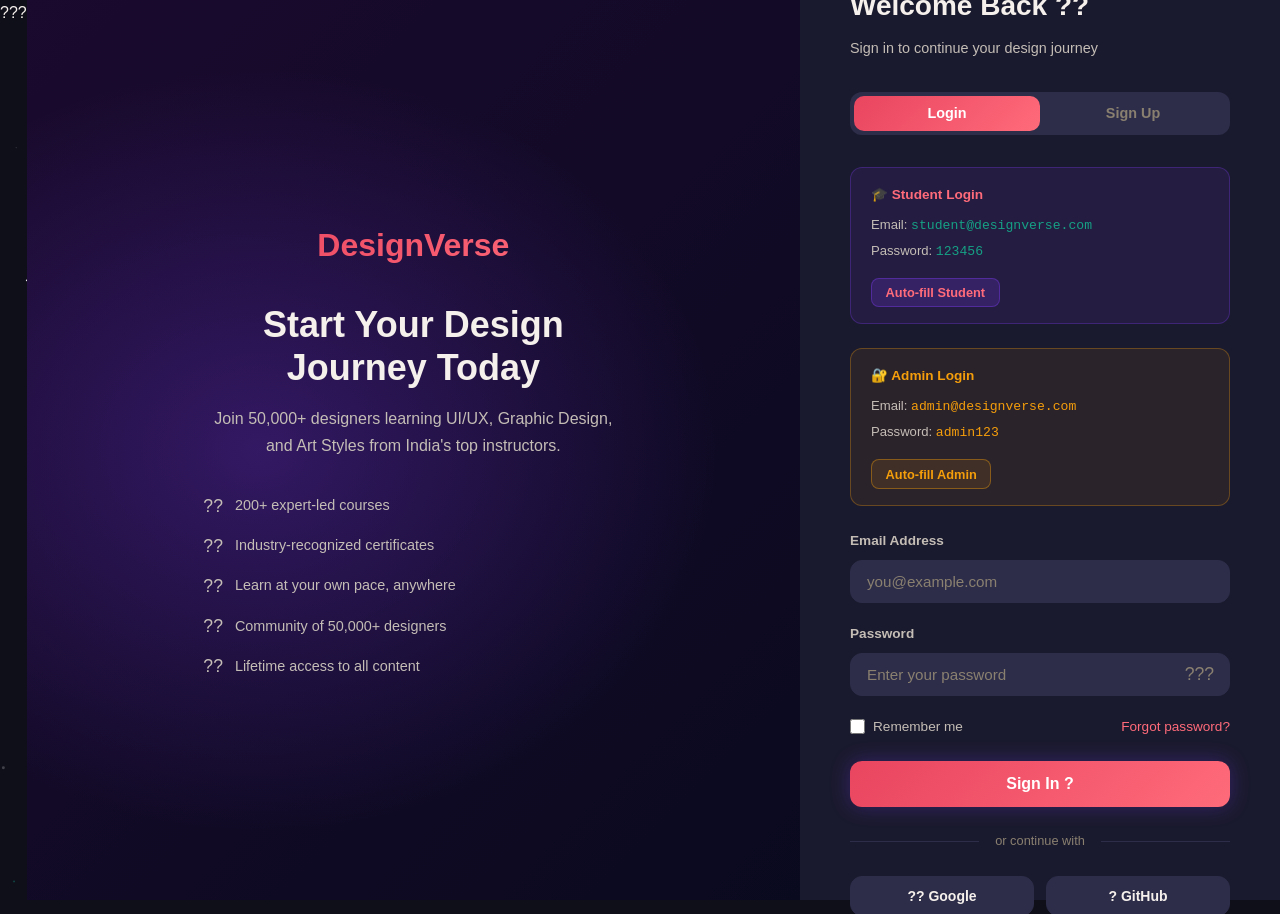
==== commit 4e364f58: "Add community, ads engine, security center, color scheme, and UI updates" ====
--- a/admin.html
+++ b/admin.html
@@ -104,6 +104,7 @@
       <div class="nav-sep"></div>
       <div class="admin-logo">Strategy</div>
       <a onclick="showSec('marketing',this)">&#128227; Marketing</a>
+      <a onclick="showSec('advertisements',this)">&#128248; Advertisements</a>
       <a onclick="showSec('security',this)">&#128274; Security</a>
     </nav>
   </aside>
@@ -369,7 +370,94 @@
       </div>
     </div>
 
+    <!-- ADVERTISEMENTS -->
+    <div class="admin-section" id="sec-advertisements">
+      <div class="admin-header">
+        <div class="admin-title">&#128248; Advertisements</div>
+        <button class="btn btn-primary btn-sm" onclick="openAdForm(null)">+ New Ad</button>
+      </div>
+      <div class="kpi-grid" id="ads-kpis"></div>
+      <div class="tw">
+        <div class="tw-header"><span class="tw-title">All Ads</span></div>
+        <table class="at">
+          <thead><tr><th>Ad</th><th>Targeting</th><th>Priority</th><th>Schedule</th><th>Impressions</th><th>Clicks</th><th>CTR</th><th>Status</th><th>Actions</th></tr></thead>
+          <tbody id="ads-tbody"></tbody>
+        </table>
+      </div>
+    </div>
+
   </main>
+</div>
+
+<!-- Ad Form Modal -->
+<div class="modal-overlay" id="ad-form-modal">
+  <div class="modal" style="max-width:520px">
+    <div class="modal-hdr">
+      <h3 id="ad-form-title" style="font-size:1rem;font-weight:700">New Ad</h3>
+      <button class="modal-close" onclick="document.getElementById('ad-form-modal').classList.remove('open')">&#10005;</button>
+    </div>
+    <div style="display:flex;flex-direction:column;gap:1rem">
+      <input type="hidden" id="af-id" />
+      <div>
+        <label style="font-size:.8rem;color:var(--text-muted);display:block;margin-bottom:.35rem">Title</label>
+        <input id="af-title" type="text" placeholder="Ad headline" style="width:100%;padding:.6rem .9rem;background:var(--bg-primary);border:1px solid var(--border);border-radius:var(--radius-sm);color:var(--text-primary);font-family:var(--font-body);font-size:.875rem" />
+      </div>
+      <div>
+        <label style="font-size:.8rem;color:var(--text-muted);display:block;margin-bottom:.35rem">Body Text</label>
+        <textarea id="af-body" rows="2" placeholder="Ad description" style="width:100%;padding:.6rem .9rem;background:var(--bg-primary);border:1px solid var(--border);border-radius:var(--radius-sm);color:var(--text-primary);font-family:var(--font-body);font-size:.875rem;resize:vertical"></textarea>
+      </div>
+      <div style="display:grid;grid-template-columns:1fr 1fr;gap:.75rem">
+        <div>
+          <label style="font-size:.8rem;color:var(--text-muted);display:block;margin-bottom:.35rem">CTA Label</label>
+          <input id="af-cta" type="text" placeholder="e.g. Enroll Now" style="width:100%;padding:.6rem .9rem;background:var(--bg-primary);border:1px solid var(--border);border-radius:var(--radius-sm);color:var(--text-primary);font-family:var(--font-body);font-size:.875rem" />
+        </div>
+        <div>
+          <label style="font-size:.8rem;color:var(--text-muted);display:block;margin-bottom:.35rem">CTA URL</label>
+          <input id="af-url" type="text" placeholder="courses.html" style="width:100%;padding:.6rem .9rem;background:var(--bg-primary);border:1px solid var(--border);border-radius:var(--radius-sm);color:var(--text-primary);font-family:var(--font-body);font-size:.875rem" />
+        </div>
+      </div>
+      <div style="display:grid;grid-template-columns:1fr 1fr 1fr;gap:.75rem">
+        <div>
+          <label style="font-size:.8rem;color:var(--text-muted);display:block;margin-bottom:.35rem">Emoji / Icon</label>
+          <input id="af-image" type="text" placeholder="🎨" style="width:100%;padding:.6rem .9rem;background:var(--bg-primary);border:1px solid var(--border);border-radius:var(--radius-sm);color:var(--text-primary);font-family:var(--font-body);font-size:.875rem" />
+        </div>
+        <div>
+          <label style="font-size:.8rem;color:var(--text-muted);display:block;margin-bottom:.35rem">Priority (1–10)</label>
+          <input id="af-priority" type="number" min="1" max="10" placeholder="5" style="width:100%;padding:.6rem .9rem;background:var(--bg-primary);border:1px solid var(--border);border-radius:var(--radius-sm);color:var(--text-primary);font-family:var(--font-body);font-size:.875rem" />
+        </div>
+        <div>
+          <label style="font-size:.8rem;color:var(--text-muted);display:block;margin-bottom:.35rem">Targeting</label>
+          <select id="af-targeting" style="width:100%;padding:.6rem .9rem;background:var(--bg-primary);border:1px solid var(--border);border-radius:var(--radius-sm);color:var(--text-primary);font-family:var(--font-body);font-size:.875rem">
+            <option value="all">All</option>
+            <option value="guest">Guest only</option>
+            <option value="signed_in">Signed in only</option>
+          </select>
+        </div>
+      </div>
+      <div style="display:grid;grid-template-columns:1fr 1fr;gap:.75rem">
+        <div>
+          <label style="font-size:.8rem;color:var(--text-muted);display:block;margin-bottom:.35rem">Start Date</label>
+          <input id="af-start" type="date" style="width:100%;padding:.6rem .9rem;background:var(--bg-primary);border:1px solid var(--border);border-radius:var(--radius-sm);color:var(--text-primary);font-family:var(--font-body);font-size:.875rem" />
+        </div>
+        <div>
+          <label style="font-size:.8rem;color:var(--text-muted);display:block;margin-bottom:.35rem">End Date</label>
+          <input id="af-end" type="date" style="width:100%;padding:.6rem .9rem;background:var(--bg-primary);border:1px solid var(--border);border-radius:var(--radius-sm);color:var(--text-primary);font-family:var(--font-body);font-size:.875rem" />
+        </div>
+      </div>
+      <div>
+        <label style="font-size:.8rem;color:var(--text-muted);display:block;margin-bottom:.35rem">Background (CSS gradient or color)</label>
+        <input id="af-bg" type="text" placeholder="linear-gradient(135deg,#E94560,#FF6B7A)" style="width:100%;padding:.6rem .9rem;background:var(--bg-primary);border:1px solid var(--border);border-radius:var(--radius-sm);color:var(--text-primary);font-family:var(--font-body);font-size:.875rem" />
+      </div>
+      <div style="display:flex;align-items:center;gap:.6rem">
+        <input type="checkbox" id="af-active" checked style="width:16px;height:16px;accent-color:var(--accent-primary)" />
+        <label for="af-active" style="font-size:.875rem">Active</label>
+      </div>
+      <div style="display:flex;gap:.75rem;justify-content:flex-end;margin-top:.5rem">
+        <button onclick="document.getElementById('ad-form-modal').classList.remove('open')" style="padding:.55rem 1.25rem;background:transparent;border:1px solid var(--border);border-radius:var(--radius-sm);color:var(--text-secondary);cursor:pointer;font-family:var(--font-body)">Cancel</button>
+        <button onclick="saveAd()" class="btn btn-primary btn-sm">Save Ad</button>
+      </div>
+    </div>
+  </div>
 </div>
 
 <!-- Complaint Modal -->
@@ -381,6 +469,7 @@
 </div>
 
 <script src="js/main.js"></script>
+<script src="js/ads.js"></script>
 <script>
 document.addEventListener('DOMContentLoaded', function() {
   if (!Auth.isLoggedIn() || !Auth.isAdmin()) {
@@ -760,5 +849,117 @@
   }).join('');
 });
 </script>
+
+<script>
+// ---- Ads Admin Manager ----
+function renderAdsAdmin() {
+  var ads = AdsEngine.loadAds();
+  var totalImpressions = ads.reduce(function(s,a){return s+a.impressionCount;},0);
+  var totalClicks = ads.reduce(function(s,a){return s+a.clickCount;},0);
+  var active = ads.filter(function(a){return a.active;}).length;
+  var ctr = totalImpressions ? ((totalClicks/totalImpressions)*100).toFixed(2) : '0.00';
+
+  document.getElementById('ads-kpis').innerHTML =
+    '<div class="kpi"><div class="kpi-val">'+ads.length+'</div><div class="kpi-label">Total Ads</div></div>'+
+    '<div class="kpi"><div class="kpi-val" style="color:#10b981">'+active+'</div><div class="kpi-label">Active</div></div>'+
+    '<div class="kpi"><div class="kpi-val">'+totalImpressions.toLocaleString()+'</div><div class="kpi-label">Total Impressions</div></div>'+
+    '<div class="kpi"><div class="kpi-val">'+ctr+'%</div><div class="kpi-label">Overall CTR</div></div>';
+
+  document.getElementById('ads-tbody').innerHTML = ads.map(function(ad) {
+    var ctr = ad.impressionCount ? ((ad.clickCount/ad.impressionCount)*100).toFixed(1)+'%' : '—';
+    var status = ad.active ? '<span class="sb sb-ok">Active</span>' : '<span class="sb sb-muted">Inactive</span>';
+    return '<tr>'+
+      '<td><span style="font-size:1.2rem;margin-right:.4rem">'+ad.image+'</span><strong>'+ad.title+'</strong><div style="font-size:.72rem;color:var(--text-muted);margin-top:.15rem">'+ad.body.slice(0,50)+'…</div></td>'+
+      '<td><span class="sb sb-cyan">'+ad.targeting+'</span></td>'+
+      '<td><strong>'+ad.priority+'</strong>/10</td>'+
+      '<td style="font-size:.75rem">'+ad.startDate+'<br>→ '+ad.endDate+'</td>'+
+      '<td>'+ad.impressionCount.toLocaleString()+'</td>'+
+      '<td>'+ad.clickCount.toLocaleString()+'</td>'+
+      '<td>'+ctr+'</td>'+
+      '<td>'+status+'</td>'+
+      '<td style="white-space:nowrap">'+
+        '<button onclick="toggleAd(\''+ad.id+'\')" style="padding:.25rem .6rem;border-radius:var(--radius-sm);border:1px solid var(--border);background:transparent;color:var(--text-secondary);cursor:pointer;font-size:.75rem;margin-right:.3rem">'+(ad.active?'Pause':'Activate')+'</button>'+
+        '<button onclick="openAdForm(\''+ad.id+'\')" style="padding:.25rem .6rem;border-radius:var(--radius-sm);border:1px solid var(--accent-primary);background:transparent;color:var(--accent-secondary);cursor:pointer;font-size:.75rem;margin-right:.3rem">Edit</button>'+
+        '<button onclick="deleteAd(\''+ad.id+'\')" style="padding:.25rem .6rem;border-radius:var(--radius-sm);border:1px solid rgba(239,68,68,.3);background:transparent;color:#ef4444;cursor:pointer;font-size:.75rem">Delete</button>'+
+      '</td>'+
+    '</tr>';
+  }).join('');
+}
+
+function openAdForm(id) {
+  var ads = AdsEngine.loadAds();
+  var ad = id ? ads.find(function(a){return a.id===id;}) : null;
+  document.getElementById('ad-form-title').textContent = ad ? 'Edit Ad' : 'New Ad';
+  document.getElementById('af-id').value = ad ? ad.id : '';
+  document.getElementById('af-title').value = ad ? ad.title : '';
+  document.getElementById('af-body').value = ad ? ad.body : '';
+  document.getElementById('af-cta').value = ad ? ad.cta : '';
+  document.getElementById('af-url').value = ad ? ad.ctaUrl : '';
+  document.getElementById('af-image').value = ad ? ad.image : '🎨';
+  document.getElementById('af-priority').value = ad ? ad.priority : 5;
+  document.getElementById('af-targeting').value = ad ? ad.targeting : 'all';
+  document.getElementById('af-start').value = ad ? ad.startDate : '';
+  document.getElementById('af-end').value = ad ? ad.endDate : '';
+  document.getElementById('af-bg').value = ad ? ad.bg : '';
+  document.getElementById('af-active').checked = ad ? ad.active : true;
+  document.getElementById('ad-form-modal').classList.add('open');
+}
+
+function saveAd() {
+  var ads = AdsEngine.loadAds();
+  var id = document.getElementById('af-id').value;
+  var data = {
+    id: id || 'ad_' + Date.now(),
+    title: document.getElementById('af-title').value,
+    body: document.getElementById('af-body').value,
+    cta: document.getElementById('af-cta').value,
+    ctaUrl: document.getElementById('af-url').value,
+    image: document.getElementById('af-image').value || '🎨',
+    priority: parseInt(document.getElementById('af-priority').value) || 5,
+    targeting: document.getElementById('af-targeting').value,
+    startDate: document.getElementById('af-start').value,
+    endDate: document.getElementById('af-end').value,
+    bg: document.getElementById('af-bg').value || 'var(--bg-card)',
+    active: document.getElementById('af-active').checked,
+    impressionCount: 0, clickCount: 0
+  };
+  if (id) {
+    var existing = ads.find(function(a){return a.id===id;});
+    if (existing) { data.impressionCount = existing.impressionCount; data.clickCount = existing.clickCount; }
+    ads = ads.map(function(a){return a.id===id ? data : a;});
+  } else {
+    ads.push(data);
+  }
+  AdsEngine.saveAds(ads);
+  document.getElementById('ad-form-modal').classList.remove('open');
+  renderAdsAdmin();
+  if (typeof showToast === 'function') showToast('Ad saved!', 'success');
+}
+
+function toggleAd(id) {
+  var ads = AdsEngine.loadAds();
+  ads = ads.map(function(a){return a.id===id ? Object.assign({},a,{active:!a.active}) : a;});
+  AdsEngine.saveAds(ads);
+  renderAdsAdmin();
+}
+
+function deleteAd(id) {
+  if (!confirm('Delete this ad?')) return;
+  var ads = AdsEngine.loadAds().filter(function(a){return a.id!==id;});
+  AdsEngine.saveAds(ads);
+  renderAdsAdmin();
+  if (typeof showToast === 'function') showToast('Ad deleted', 'info');
+}
+
+// Hook into showSec to render ads when section opens
+var _origShowSec = window.showSec;
+document.addEventListener('DOMContentLoaded', function() {
+  var origShowSec = window.showSec;
+  window.showSec = function(id, el) {
+    origShowSec(id, el);
+    if (id === 'advertisements') renderAdsAdmin();
+  };
+});
+</script>
 </body>
 </html>
--- a/css/main.css
+++ b/css/main.css
@@ -1,48 +1,100 @@
 /* DesignVerse - Main Stylesheet */
-@import url('https://fonts.googleapis.com/css2?family=Saira+Stencil+One&display=swap');
+@import url('https://fonts.googleapis.com/css2?family=Saira+Stencil+One&family=Barrio&display=swap');
+@import url('https://fonts.cdnfonts.com/css/sansation');
 
 /* ================================
    CSS Variables & Reset
 ================================ */
 :root {
-  --bg-primary: #0a0a0f;
-  --bg-secondary: #12121a;
-  --bg-card: #1a1a2e;
-  --bg-card-hover: #1e1e35;
-  --accent-primary: #7c3aed;
-  --accent-secondary: #a855f7;
-  --accent-pink: #ec4899;
-  --accent-cyan: #06b6d4;
+  --bg-primary: #0F0F1A;
+  --bg-secondary: #1A1A2E;
+  --bg-card: #2D2D4A;
+  --bg-card-hover: #35355a;
+  --accent-primary: #E94560;
+  --accent-secondary: #FF6B7A;
+  --accent-dark: #C73650;
+  --accent-cyan: #16A085;
   --accent-gold: #f59e0b;
-  --text-primary: #f1f5f9;
-  --text-secondary: #94a3b8;
-  --text-muted: #64748b;
-  --border: #2d2d4e;
+  --accent-pink: #FF6B7A;
+  --text-primary: #F5F0EB;
+  --text-secondary: #c4bdb6;
+  --text-muted: #8a8070;
+  --border: #2D2D4A;
   --border-light: #3d3d5e;
-  --gradient-primary: linear-gradient(135deg, #7c3aed, #a855f7);
-  --gradient-hero: linear-gradient(135deg, #0a0a0f 0%, #1a0a2e 50%, #0a0a1f 100%);
-  --gradient-card: linear-gradient(135deg, #1a1a2e, #1e1e35);
+  --gradient-primary: linear-gradient(135deg, #E94560, #FF6B7A);
+  --gradient-hero: linear-gradient(135deg, #0F0F1A 0%, #1A1A2E 50%, #0F0F1A 100%);
+  --gradient-card: linear-gradient(135deg, #2D2D4A, #35355a);
   --shadow-sm: 0 2px 8px rgba(0,0,0,0.3);
   --shadow-md: 0 4px 20px rgba(0,0,0,0.4);
   --shadow-lg: 0 8px 40px rgba(0,0,0,0.5);
-  --shadow-glow: 0 0 30px rgba(124,58,237,0.3);
+  --shadow-glow: 0 0 30px rgba(233,69,96,0.3);
   --radius-sm: 8px;
   --radius-md: 12px;
   --radius-lg: 20px;
   --radius-xl: 28px;
   --transition: all 0.3s cubic-bezier(0.4, 0, 0.2, 1);
-  --font-main: 'Saira Stencil One', 'Inter', 'Segoe UI', sans-serif;
-}
+  --font-main: 'Sansation', 'Segoe UI', sans-serif;
+  --font-body: 'Sansation', 'Segoe UI', sans-serif;
+  --navbar-bg: rgba(15,15,26,0.85);
+  --navbar-scrolled: rgba(15,15,26,0.98);
+  --star-opacity: 1;
+}
+
+/* ================================
+   Light Mode
+================================ */
+body.light-mode {
+  --bg-primary: #F5F0EB;
+  --bg-secondary: #E8E0D8;
+  --bg-card: #ffffff;
+  --bg-card-hover: #fdf8f4;
+  --text-primary: #1A1A2E;
+  --text-secondary: #3a3a5a;
+  --text-muted: #7a7a9a;
+  --border: #ddd6ce;
+  --border-light: #ccc4bc;
+  --gradient-hero: linear-gradient(135deg, #F5F0EB 0%, #fde8ec 50%, #F5F0EB 100%);
+  --gradient-card: linear-gradient(135deg, #ffffff, #fdf8f4);
+  --shadow-sm: 0 2px 8px rgba(233,69,96,0.08);
+  --shadow-md: 0 4px 20px rgba(233,69,96,0.12);
+  --shadow-lg: 0 8px 40px rgba(233,69,96,0.16);
+  --shadow-glow: 0 0 30px rgba(233,69,96,0.15);
+  --navbar-bg: rgba(245,240,235,0.88);
+  --navbar-scrolled: rgba(245,240,235,0.98);
+  --star-opacity: 0;
+}
+
+/* ================================
+   Theme Toggle Button
+================================ */
+.theme-toggle {
+  width: 38px; height: 38px;
+  border-radius: var(--radius-sm);
+  background: var(--bg-card);
+  border: 1px solid var(--border);
+  display: flex; align-items: center; justify-content: center;
+  font-size: 1.1rem; cursor: pointer;
+  transition: var(--transition);
+  flex-shrink: 0;
+}
+.theme-toggle:hover { border-color: var(--accent-primary); background: rgba(233,69,96,0.12); transform: rotate(20deg) scale(1.1); }
 
 * { margin: 0; padding: 0; box-sizing: border-box; }
 html { scroll-behavior: smooth; }
 body {
-  font-family: var(--font-main);
+  font-family: var(--font-body);
   background: var(--bg-primary);
   color: var(--text-primary);
   line-height: 1.6;
   overflow-x: hidden;
 }
+
+h1, h2, h3, h4, h5, h6, .nav-logo, .section-title, .loader-logo, .hero-title, .page-hero h1 {
+  font-family: var(--font-main);
+}
+
+button { cursor: pointer; font-family: var(--font-body); }
+input, textarea, select { font-family: var(--font-body); }
 
 /* ================================
    Starry Night Canvas
@@ -53,13 +105,13 @@
   width: 100%; height: 100%;
   z-index: 0;
   pointer-events: none;
+  opacity: var(--star-opacity);
+  transition: opacity 0.6s ease;
 }
 body > *:not(#starry-canvas) { position: relative; z-index: 1; }
 a { text-decoration: none; color: inherit; }
 ul { list-style: none; }
 img { max-width: 100%; display: block; }
-button { cursor: pointer; font-family: var(--font-main); }
-input, textarea, select { font-family: var(--font-main); }
 
 /* ================================
    Scrollbar
@@ -67,6 +119,54 @@
 ::-webkit-scrollbar { width: 6px; }
 ::-webkit-scrollbar-track { background: var(--bg-secondary); }
 ::-webkit-scrollbar-thumb { background: var(--accent-primary); border-radius: 3px; }
+
+/* ================================
+   Promo Banner
+================================ */
+.promo-banner {
+  position: relative;
+  z-index: 1001;
+  width: 100%;
+  background: #E94560;
+  padding: 0.6rem 3rem;
+  text-align: center;
+  overflow: hidden;
+}
+.promo-text {
+  font-family: 'Sansation', sans-serif;
+  font-size: 1.1rem;
+  color: #fff;
+  letter-spacing: 0.08em;
+  min-height: 1.4em;
+  white-space: nowrap;
+  overflow: hidden;
+  text-shadow: 0 0 12px rgba(255,255,255,0.6), 0 1px 3px rgba(0,0,0,0.4);
+}
+.promo-text .promo-char {
+  display: inline-block;
+  opacity: 0;
+  transform: translateY(8px);
+  animation: promo-char-in 0.08s ease forwards;
+}
+@keyframes promo-char-in {
+  to { opacity: 1; transform: translateY(0); }
+}
+.promo-close {
+  position: absolute; right: 1rem; top: 50%;
+  transform: translateY(-50%);
+  background: rgba(255,255,255,0.2);
+  border: none; color: #fff;
+  width: 22px; height: 22px;
+  border-radius: 50%;
+  font-size: 0.7rem; cursor: pointer;
+  display: flex; align-items: center; justify-content: center;
+  transition: background 0.2s;
+}
+.promo-close:hover { background: rgba(255,255,255,0.4); }
+
+/* push navbar down when banner is visible */
+.navbar { top: 37px; }
+.mobile-menu { top: 107px; }
 
 /* ================================
    Loading Screen
@@ -107,7 +207,7 @@
 .navbar {
   position: fixed; top: 0; left: 0; right: 0;
   z-index: 1000;
-  background: rgba(10,10,15,0.85);
+  background: var(--navbar-bg);
   backdrop-filter: blur(20px);
   border-bottom: 1px solid var(--border);
   padding: 0 2rem;
@@ -115,7 +215,7 @@
   display: flex; align-items: center; justify-content: space-between;
   transition: var(--transition);
 }
-.navbar.scrolled { background: rgba(10,10,15,0.98); box-shadow: var(--shadow-md); }
+.navbar.scrolled { background: var(--navbar-scrolled); box-shadow: var(--shadow-md); }
 .nav-logo {
   font-size: 1.5rem; font-weight: 800;
   background: var(--gradient-primary);
@@ -133,7 +233,7 @@
 }
 .nav-links a:hover, .nav-links a.active {
   color: var(--text-primary);
-  background: rgba(124,58,237,0.15);
+  background: rgba(233,69,96,0.15);
 }
 .nav-actions { display: flex; align-items: center; gap: 0.75rem; }
 .btn-nav-login {
@@ -208,7 +308,7 @@
   font-weight: 500;
   transition: var(--transition);
 }
-.mobile-menu a:hover { color: var(--text-primary); background: rgba(124,58,237,0.15); }
+.mobile-menu a:hover { color: var(--text-primary); background: rgba(233,69,96,0.15); }
 
 /* ================================
    Buttons
@@ -218,8 +318,8 @@
   100% { transform: scale(4); opacity: 0; }
 }
 @keyframes btn-glow-pulse {
-  0%, 100% { box-shadow: 0 0 20px rgba(124,58,237,0.35); }
-  50%       { box-shadow: 0 0 40px rgba(168,85,247,0.7), 0 0 80px rgba(124,58,237,0.3); }
+  0%, 100% { box-shadow: 0 0 20px rgba(233,69,96,0.35); }
+  50%       { box-shadow: 0 0 40px rgba(255,107,122,0.7), 0 0 80px rgba(233,69,96,0.3); }
 }
 @keyframes btn-shimmer {
   0%   { background-position: -200% center; }
@@ -254,7 +354,7 @@
 .btn.rippling::after { animation: btn-ripple 0.55s ease-out forwards; }
 
 .btn-primary {
-  background: linear-gradient(135deg, #7c3aed, #a855f7, #ec4899, #a855f7, #7c3aed);
+  background: linear-gradient(135deg, #E94560, #FF6B7A, #C73650, #FF6B7A, #E94560);
   background-size: 300% auto;
   color: #fff;
   animation: btn-glow-pulse 3s ease-in-out infinite;
@@ -275,7 +375,7 @@
   content: '';
   position: absolute; inset: 0;
   border-radius: inherit;
-  background: linear-gradient(135deg, rgba(124,58,237,0.15), rgba(168,85,247,0.1));
+  background: linear-gradient(135deg, rgba(233,69,96,0.15), rgba(255,107,122,0.1));
   opacity: 0;
   transition: opacity 0.3s ease;
 }
@@ -283,7 +383,7 @@
   border-color: var(--accent-primary);
   color: var(--accent-secondary);
   transform: translateY(-3px) scale(1.03);
-  box-shadow: 0 0 20px rgba(124,58,237,0.3), inset 0 0 20px rgba(124,58,237,0.05);
+  box-shadow: 0 0 20px rgba(233,69,96,0.3), inset 0 0 20px rgba(233,69,96,0.05);
 }
 .btn-outline:hover::before { opacity: 1; }
 .btn-outline:active { transform: translateY(0) scale(0.97); }
@@ -294,7 +394,7 @@
 }
 .btn-nav-cta:hover {
   transform: translateY(-1px) scale(1.04);
-  box-shadow: 0 0 25px rgba(124,58,237,0.6);
+  box-shadow: 0 0 25px rgba(233,69,96,0.6);
 }
 .btn-nav-login:hover {
   transform: translateY(-1px);
@@ -315,8 +415,8 @@
 .section-tag {
   display: inline-block;
   padding: 0.35rem 1rem;
-  background: rgba(124,58,237,0.15);
-  border: 1px solid rgba(124,58,237,0.3);
+  background: rgba(233,69,96,0.15);
+  border: 1px solid rgba(233,69,96,0.3);
   border-radius: 100px;
   font-size: 0.8rem; font-weight: 600;
   color: var(--accent-secondary);
@@ -364,7 +464,7 @@
   text-transform: uppercase; letter-spacing: 0.05em;
   margin-bottom: 0.75rem;
 }
-.tag-uiux { background: rgba(124,58,237,0.2); color: var(--accent-secondary); }
+.tag-uiux { background: rgba(233,69,96,0.2); color: var(--accent-secondary); }
 .tag-graphic { background: rgba(236,72,153,0.2); color: var(--accent-pink); }
 .tag-pattern { background: rgba(6,182,212,0.2); color: var(--accent-cyan); }
 .tag-art { background: rgba(245,158,11,0.2); color: var(--accent-gold); }
@@ -409,7 +509,7 @@
 .badge-success { background: rgba(16,185,129,0.15); color: #10b981; }
 .badge-warning { background: rgba(245,158,11,0.15); color: var(--accent-gold); }
 .badge-info { background: rgba(6,182,212,0.15); color: var(--accent-cyan); }
-.badge-purple { background: rgba(124,58,237,0.15); color: var(--accent-secondary); }
+.badge-purple { background: rgba(233,69,96,0.15); color: var(--accent-secondary); }
 
 /* ================================
    Footer
@@ -432,13 +532,54 @@
   font-size: 1rem; transition: var(--transition);
   cursor: pointer;
 }
-.social-icon:hover { border-color: var(--accent-primary); background: rgba(124,58,237,0.15); }
+.social-icon:hover { border-color: var(--accent-primary); background: rgba(233,69,96,0.15); }
 .footer-col h4 { font-size: 0.9rem; font-weight: 700; margin-bottom: 1.25rem; color: var(--text-primary); text-transform: uppercase; letter-spacing: 0.05em; }
 .footer-col ul li { margin-bottom: 0.6rem; }
 .footer-col ul li a { color: var(--text-secondary); font-size: 0.875rem; transition: var(--transition); }
 .footer-col ul li a:hover { color: var(--accent-secondary); }
 .footer-bottom { border-top: 1px solid var(--border); padding-top: 2rem; display: flex; align-items: center; justify-content: space-between; flex-wrap: wrap; gap: 1rem; }
 .footer-bottom p { color: var(--text-muted); font-size: 0.85rem; }
+
+/* ================================
+   Ad Popup
+================================ */
+#ad-popup-overlay {
+  position: fixed; inset: 0;
+  background: rgba(0,0,0,0.65);
+  backdrop-filter: blur(8px);
+  z-index: 8000;
+  display: none; align-items: center; justify-content: center;
+  padding: 1rem;
+}
+#ad-popup-overlay.open { display: flex; }
+.ad-popup {
+  position: relative;
+  width: 100%; max-width: 440px;
+  border-radius: var(--radius-xl);
+  overflow: hidden;
+  box-shadow: 0 20px 60px rgba(0,0,0,0.6);
+  animation: fadeInUp 0.35s ease;
+  border: 1px solid rgba(255,255,255,0.1);
+}
+.ad-popup-close {
+  position: absolute; top: 0.85rem; right: 0.85rem;
+  width: 28px; height: 28px; border-radius: 50%;
+  background: rgba(0,0,0,0.35); border: none;
+  color: #fff; font-size: 0.75rem; cursor: pointer;
+  display: flex; align-items: center; justify-content: center;
+  transition: background 0.2s; z-index: 1;
+}
+.ad-popup-close:hover { background: rgba(0,0,0,0.6); }
+.ad-popup-image {
+  font-size: 4rem; text-align: center;
+  padding: 2rem 1rem 1rem;
+}
+.ad-popup-body { padding: 0 1.75rem 1.75rem; text-align: center; }
+.ad-popup-title { font-size: 1.2rem; font-weight: 800; color: #fff; margin-bottom: 0.6rem; line-height: 1.3; }
+.ad-popup-text { font-size: 0.9rem; color: rgba(255,255,255,0.82); margin-bottom: 1.25rem; line-height: 1.6; }
+.ad-popup-cta { display: inline-flex; margin-bottom: 1rem; background: rgba(255,255,255,0.2) !important; border: 1px solid rgba(255,255,255,0.4) !important; color: #fff !important; backdrop-filter: blur(4px); animation: none !important; }
+.ad-popup-cta:hover { background: rgba(255,255,255,0.35) !important; transform: translateY(-2px) scale(1.03); }
+.ad-popup-meta { font-size: 0.72rem; color: rgba(255,255,255,0.45); }
 
 /* ================================
    Toast Notification
@@ -486,7 +627,7 @@
 @keyframes fadeInUp { from { opacity: 0; transform: translateY(30px); } to { opacity: 1; transform: translateY(0); } }
 @keyframes fadeIn { from { opacity: 0; } to { opacity: 1; } }
 @keyframes float { 0%,100% { transform: translateY(0); } 50% { transform: translateY(-12px); } }
-@keyframes glow { 0%,100% { box-shadow: 0 0 20px rgba(124,58,237,0.3); } 50% { box-shadow: 0 0 40px rgba(124,58,237,0.6); } }
+@keyframes glow { 0%,100% { box-shadow: 0 0 20px rgba(233,69,96,0.3); } 50% { box-shadow: 0 0 40px rgba(233,69,96,0.6); } }
 @keyframes spin { to { transform: rotate(360deg); } }
 .animate-fadeInUp { animation: fadeInUp 0.6s ease forwards; }
 .animate-float { animation: float 4s ease-in-out infinite; }
